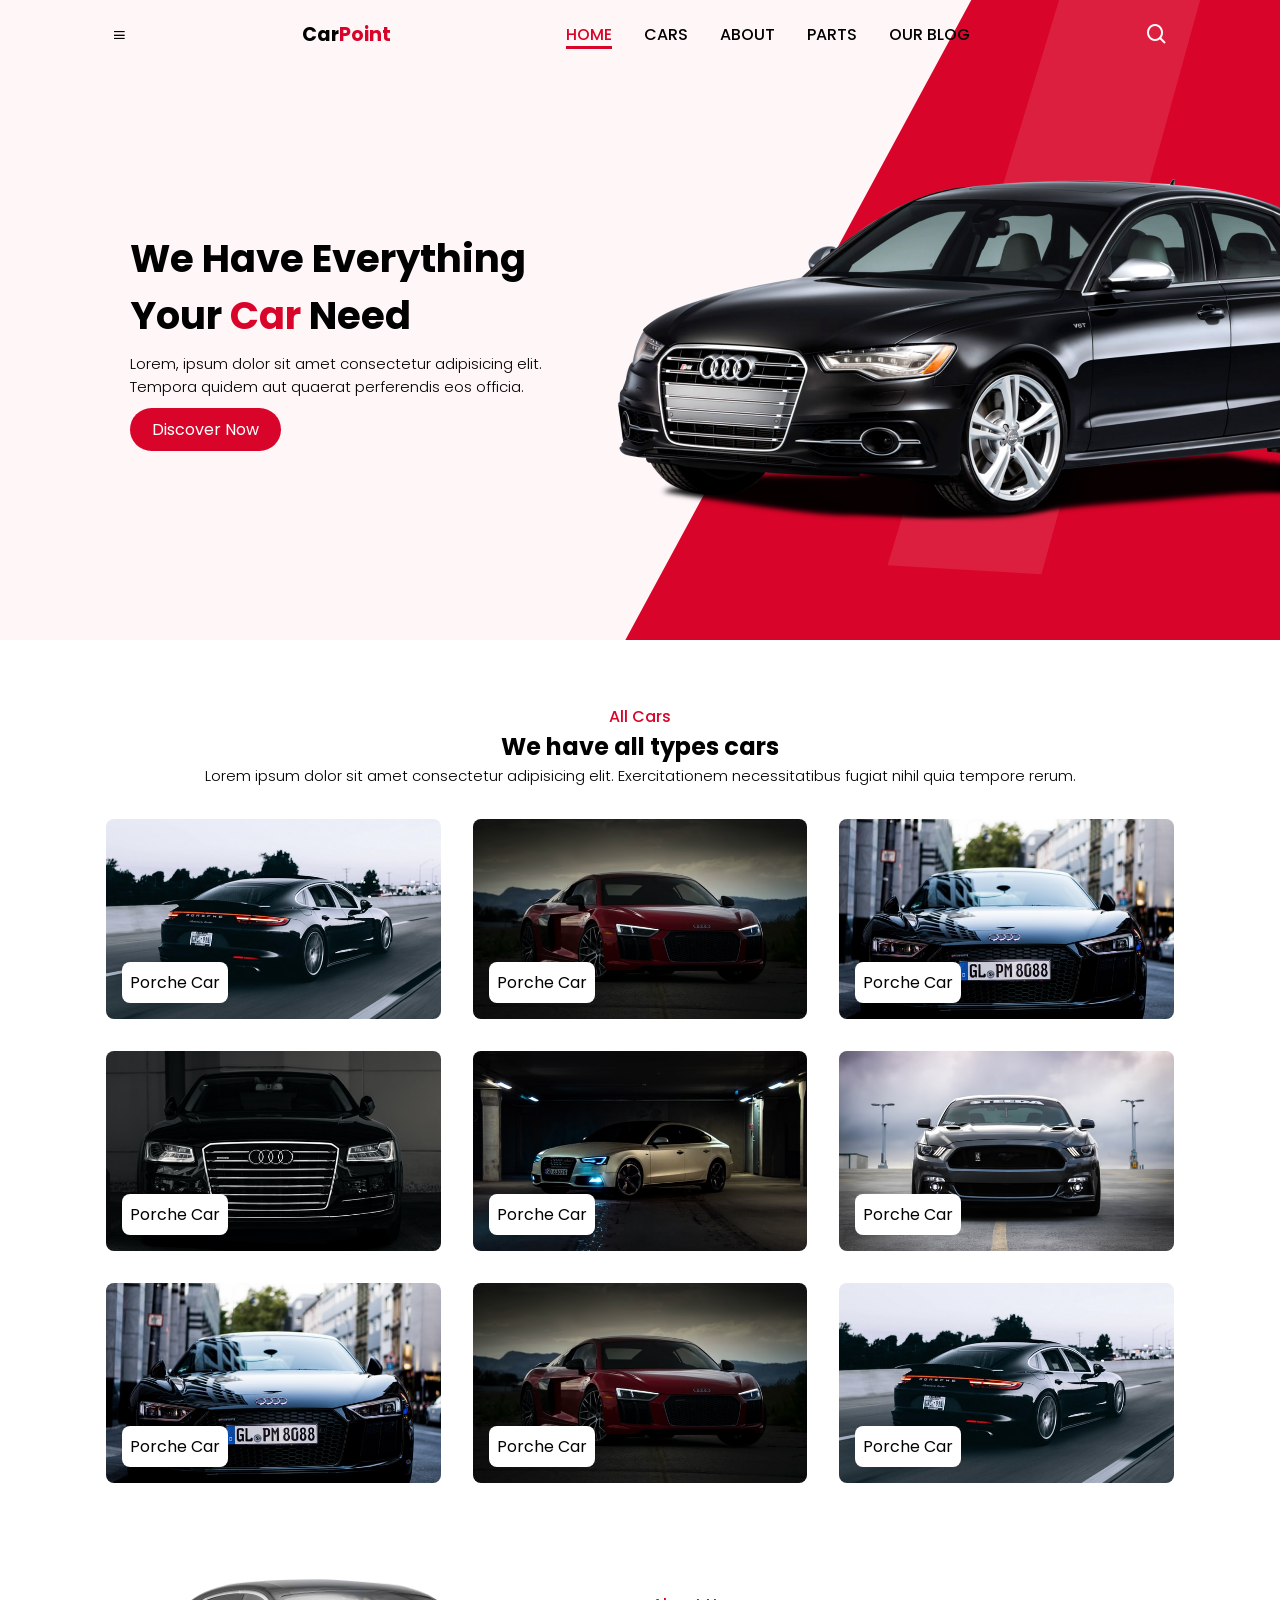
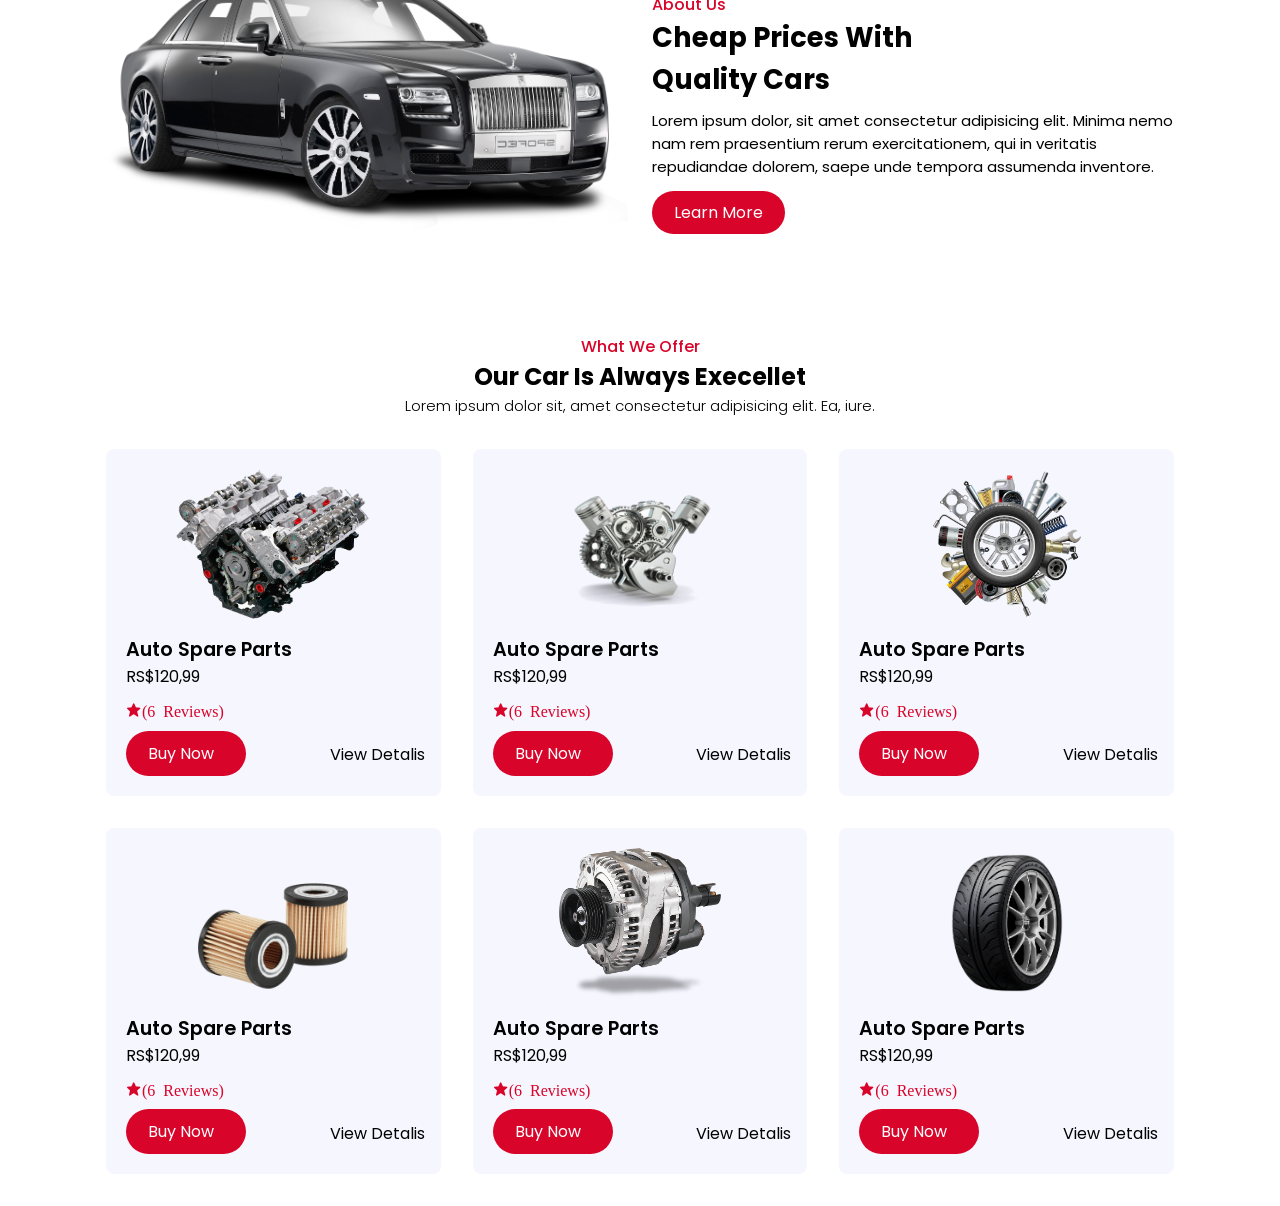
==== index.html @ 1feb11ba "edit" ====
<!DOCTYPE html>
<html lang="pt-br">
  <head>
    <meta charset="UTF-8" />
    <meta http-equiv="X-UA-Compatible" content="IE=edge" />
    <meta name="viewport" content="width=device-width, initial-scale=1.0" />
    <title>Car</title>
    <!-- link do arquivo css -->
    <link rel="stylesheet" href="/css/style.css" />
    <!-- link box Icon -->
    <link
      href="https://unpkg.com/boxicons@2.1.4/css/boxicons.min.css"
      rel="stylesheet"
    />
  </head>
  <body>
    <!-- navbar -->
    <header>
      <!-- Navbar container -->
      <div class="nav container">
        <!-- menu Icon -->
        <i class="bx bx-menu" id="meu-icon"></i>
        <!-- menu logo -->
        <a href="#" class="logo">Car<span>Point</span></a>
        <!-- Nav List -->
        <ul class="navbar">
          <li><a href="#home" class="active">Home</a></li>
          <li><a href="#cars">Cars</a></li>
          <li><a href="#about">About</a></li>
          <li><a href="#parts">Parts</a></li>
          <li><a href="#blog">Our Blog</a></li>
        </ul>
        <!-- Search Icon -->
        <i class="bx bx-search" id="search-icon"></i>
        <!-- Search Box -->
        <div class="search-box container">
          <input type="search" placeholder="Pesquise" name="" id="" />
        </div>
      </div>
    </header>
    <!-- home -->
    <section class="home" id="home">
      <div class="home-text">
        <h1>
          We Have Everything <br />
          Your <span>Car</span> Need
        </h1>
        <p>
          Lorem, ipsum dolor sit amet consectetur adipisicing elit.
          <br />Tempora quidem aut quaerat perferendis eos officia.
        </p>
        <!-- home button -->
        <a href="#" class="btn">Discover Now</a>
      </div>
    </section>

    <!-- Car Section-->
    <section class="cars" id="cars">
      <div class="heading">
        <span>All Cars</span>
        <h2>We have all types cars</h2>
        <p>
          Lorem ipsum dolor sit amet consectetur adipisicing elit.
          Exercitationem necessitatibus fugiat nihil quia tempore rerum.
        </p>
      </div>
      <!-- car container -->
      <div class="cars-container container">
        <!-- CAR 1 -->
        <div class="box">
          <img src="assets/car1.jpg" alt="carros" />
          <h2>Porche Car</h2>
        </div>
        <!-- CAR 2 -->
        <div class="box">
          <img src="assets/car2.jpg" alt="carros" />
          <h2>Porche Car</h2>
        </div>
        <!-- CAR  3 -->
        <div class="box">
          <img src="assets/car3.jpg" alt="carros" />
          <h2>Porche Car</h2>
        </div>
        <!-- CAR  4-->
        <div class="box">
          <img src="assets/car4.jpg" alt="carros" />
          <h2>Porche Car</h2>
        </div>
        <!-- CAR 5 -->
        <div class="box">
          <img src="assets/car5.jpg" alt="carros" />
          <h2>Porche Car</h2>
        </div>
        <!-- CAR 6 -->
        <div class="box">
          <img src="assets/car6.jpg" alt="carros" />
          <h2>Porche Car</h2>
        </div>

        <!-- CAR 7 -->
        <div class="box">
          <img src="assets/car3.jpg" alt="carros" />
          <h2>Porche Car</h2>
        </div>
        <!-- CAR 8 -->
        <div class="box">
          <img src="assets/car2.jpg" alt="carros" />
          <h2>Porche Car</h2>
        </div>
        <!-- CAR 9 -->
        <div class="box">
          <img src="assets/car1.jpg" alt="carros" />
          <h2>Porche Car</h2>
        </div>
      </div>
    </section>

    <!-- About -->
    <section class="about container" id="about">
      <div class="about-img">
        <img src="assets/about.png" alt="" />
      </div>

      <div class="about-text">
        <span>About Us</span>
        <h2>
          Cheap Prices With <br />
          Quality Cars
        </h2>
        <p>
          Lorem ipsum dolor, sit amet consectetur adipisicing elit. Minima nemo
          nam rem praesentium rerum exercitationem, qui in veritatis repudiandae
          dolorem, saepe unde tempora assumenda inventore.
        </p>
        <!-- About Button-->
        <a href="#" class="btn">Learn More</a>
      </div>
    </section>
    <!-- parte Section -->
    <section class="parts" id="parts">
      <div class="heading">
        <span>What We Offer</span>
        <h2>Our Car Is Always Execellet</h2>
        <p>
          Lorem ipsum dolor sit, amet consectetur adipisicing elit. Ea, iure.
        </p>
      </div>

      <!-- parte Container -->
      <div class="parts-container container">
        <!-- ---------Box 1  ------------->
        <div class="box">
          <img src="assets/part1.png" alt="" />
          <h3>Auto Spare Parts</h3>
          <span>RS$120,99</span>
          <i class="bx bxs-star">(6 Reviews)</i>
          <a href="#" class="btn">Buy Now</a>
          <a href="./pages/autoSpare.html" class="details">View Detalis</a>
        </div>

        <!-- ---------Box  2 ------------->
        <div class="box">
          <img src="assets/part2.png" alt="" />
          <h3>Auto Spare Parts</h3>
          <span>RS$120,99</span>
          <i class="bx bxs-star">(6 Reviews)</i>
          <a href="#" class="btn">Buy Now</a>
          <a href="#" class="details">View Detalis</a>
        </div>

        <!-- ---------Box 3  ------------->
        <div class="box">
          <img src="assets/part3.png" alt="" />
          <h3>Auto Spare Parts</h3>
          <span>RS$120,99</span>
          <i class="bx bxs-star">(6 Reviews)</i>
          <a href="#" class="btn">Buy Now</a>
          <a href="#" class="details">View Detalis</a>
        </div>
        <!-- ---------Box 4  ------------->
        <div class="box">
          <img src="assets/part4.png" alt="" />
          <h3>Auto Spare Parts</h3>
          <span>RS$120,99</span>
          <i class="bx bxs-star">(6 Reviews)</i>
          <a href="#" class="btn">Buy Now</a>
          <a href="#" class="details">View Detalis</a>
        </div>
        <!-- ---------Box 5  ------------->
        <div class="box">
          <img src="assets/part5.png" alt="" />
          <h3>Auto Spare Parts</h3>
          <span>RS$120,99</span>
          <i class="bx bxs-star">(6 Reviews)</i>
          <a href="#" class="btn">Buy Now</a>
          <a href="#" class="details">View Detalis</a>
        </div>

        <!-- ---------Box 6  ------------->
        <div class="box">
          <img src="assets/part6.png" alt="" />
          <h3>Auto Spare Parts</h3>
          <span>RS$120,99</span>
          <i class="bx bxs-star">(6 Reviews)</i>
          <a href="#" class="btn">Buy Now</a>
          <a href="#" class="details">View Detalis</a>
        </div>
      </div>
    </section>
    <script src="/js/main.js"></script>
  </body>
</html>
---- css/style.css ----
@import url("https://fonts.googleapis.com/css2?family=Poppins:wght@400;500;700&display=swap");

* {
  font-family: "Poppins", sans-serif;
  margin: 0;
  padding: 0;
  scroll-padding-top: 1rem;
  scroll-behavior: smooth;
  list-style: none;
  text-decoration: none;
  box-sizing: border-box;
}

/* variaveis */

:root {
  --main-color: #d90429;
  --text-color: #020102;
  --bg-color: #fff;
}
section {
  padding: 4rem 0 2rem;
}
img {
  width: 100%;
}

body {
  color: var(--text-color);
}
.container {
  max-width: 1068px;
  margin-left: auto;
  margin-right: auto;
}
header {
  display: block;
  width: 100%;
  position: fixed;
  top: 0;
  left: 0;
  z-index: 100;
}

/* nav */

.nav {
  display: flex;
  align-items: center;
  justify-content: space-between;
  padding: 20px 5px;
}
#menu-icon {
  font-size: 24px;
  cursor: pointer;
  color: var(--text-color);
  display: none;
}
.logo {
  font-size: 1.2rem;
  font-weight: 700;
  color: var(--text-color);
}
.logo span {
  color: var(--main-color);
}
.navbar {
  display: flex;
  column-gap: 2rem;
}
.navbar a {
  color: var(--text-color);
  font-size: 1rem;
  text-transform: uppercase;
  font-weight: 500;
}
.navbar a:hover,
.navbar .active {
  color: var(--main-color);
  border-bottom: 3px solid var(--main-color);
}
#search-icon {
  font-size: 24px;
  cursor: pointer;
  color: var(--bg-color);
}
.search-box {
  position: absolute;
  top: 110%;
  right: 0;
  left: 0;
  background: var(--bg-color);
  box-shadow: 4px 4px 20px rgb(15 54 55 / 10%);
  border: 1px solid var(--main-color);
  border-radius: 0.5rem;
  clip-path: circle(0% at 100% 0%);
}
.search-box.active {
  clip-path: circle(144% at 100% 0%);
}
.search-box input {
  width: 100%;
  padding: 20px;
  border: none;
  outline: none;
  background: transparent;
  font-size: 1rem;
}

/* home */

.home {
  max-width: 1300px;
  margin: 0 auto;
  width: 100%;
  min-height: 640px;
  display: flex;
  align-items: center;
  background: url(/assets/Background-home.png);
  background-repeat: no-repeat;
  background-size: cover;
  background-position: center left;
}
.home-text {
  padding-left: 130px;
}
.home-text h1 {
  font-size: 2.4rem;
}
.home-text span {
  color: var(--main-color);
}
.home-text p {
  font-size: 0.938rem;
  font-weight: 300;
  margin: 0.5rem 0 1.2rem;
}
.btn {
  padding: 10px 22px;
  background: var(--main-color);
  color: var(--bg-color);
  font-weight: 400;
  border-radius: 25px;
}
.btn:hover {
  background: #fd052f;
}

/* section cars*/

.heading {
  text-align: center;
}
.heading span {
  font-weight: 500;
  color: var(--main-color);
}
.heading p {
  font-size: 0.938rem;
  font-weight: 300;
}
.cars-container {
  display: flex;
  flex-wrap: wrap;
  gap: 2rem;
  margin-top: 2rem;
}
.cars-container .box {
  flex: 1 1 17rem;
  position: relative;
  height: 200px;
  border-radius: 0.5rem;
  overflow: hidden;
}
.cars-container .box img {
  width: 100%;
  height: 100%;
  object-fit: cover;
  overflow: hidden;
}
.cars-container .box img:hover {
  transform: scale(1.1);
  transition: 0.5s;
}
.cars-container .box h2 {
  position: absolute;
  bottom: 1rem;
  left: 1rem;
  font-weight: 400;
  font-size: 1rem;
  background: var(--bg-color);
  padding: 8px;
  border-radius: 0.5rem;
  cursor: pointer;
}
.cars-container .box:hover h2 {
  background: var(--main-color);
  color: var(--bg-color);
}

/* about */
.about {
  display: flex;
  flex-wrap: wrap;
  align-items: center;
  gap: 1.5rem;
}
.about-img {
  flex: 1 1 21rem;
}
.about-text {
  flex: 1 1 21rem;
}
.about-text span {
  font-weight: 500;
  color: var(--main-color);
}
.about-text h2 {
  font-size: 1.7rem;
}
.about-text p {
  font-size: 0.938rem;
  margin: 0.5rem 0 1.4rem;
}
/* 
parts container */

.parts-container {
  display: flex;
  flex-wrap: wrap;
  gap: 2rem;
  margin-top: 2rem;
}
.parts-container .box {
  flex: 1 1 17rem;
  position: relative;
  padding: 20px;
  display: flex;
  flex-direction: column;
  background: #f6f6ff;
  border-radius: 0.5rem;
}
.parts-container .box img {
  width: 100%;
  height: 150px;
  object-fit: contain;
  object-position: center;
  margin-bottom: 1rem;
}
.parts-container .box h3 {
  font-size: 1.2rem;
  font-weight: 600;
}

.parts-container .span {
  font-size: 1.2rem;
  font-weight: 600;
  color: var(--main-color);
}
.parts-container .box .bx {
  color: var(--main-color);
  margin: 0.8rem 0;
}
.parts-container .box .btn {
  max-width: 120px;
}
.parts-container .box .details {
  display: flex;
  align-items: center;
  position: absolute;
  bottom: 1.8rem;
  right: 1rem;
  font-size: 1rem;
  color: var(--text-color);
}

.parts-container .box .details:hover {
  color: var(--main-color);
  text-decoration: underline;
}
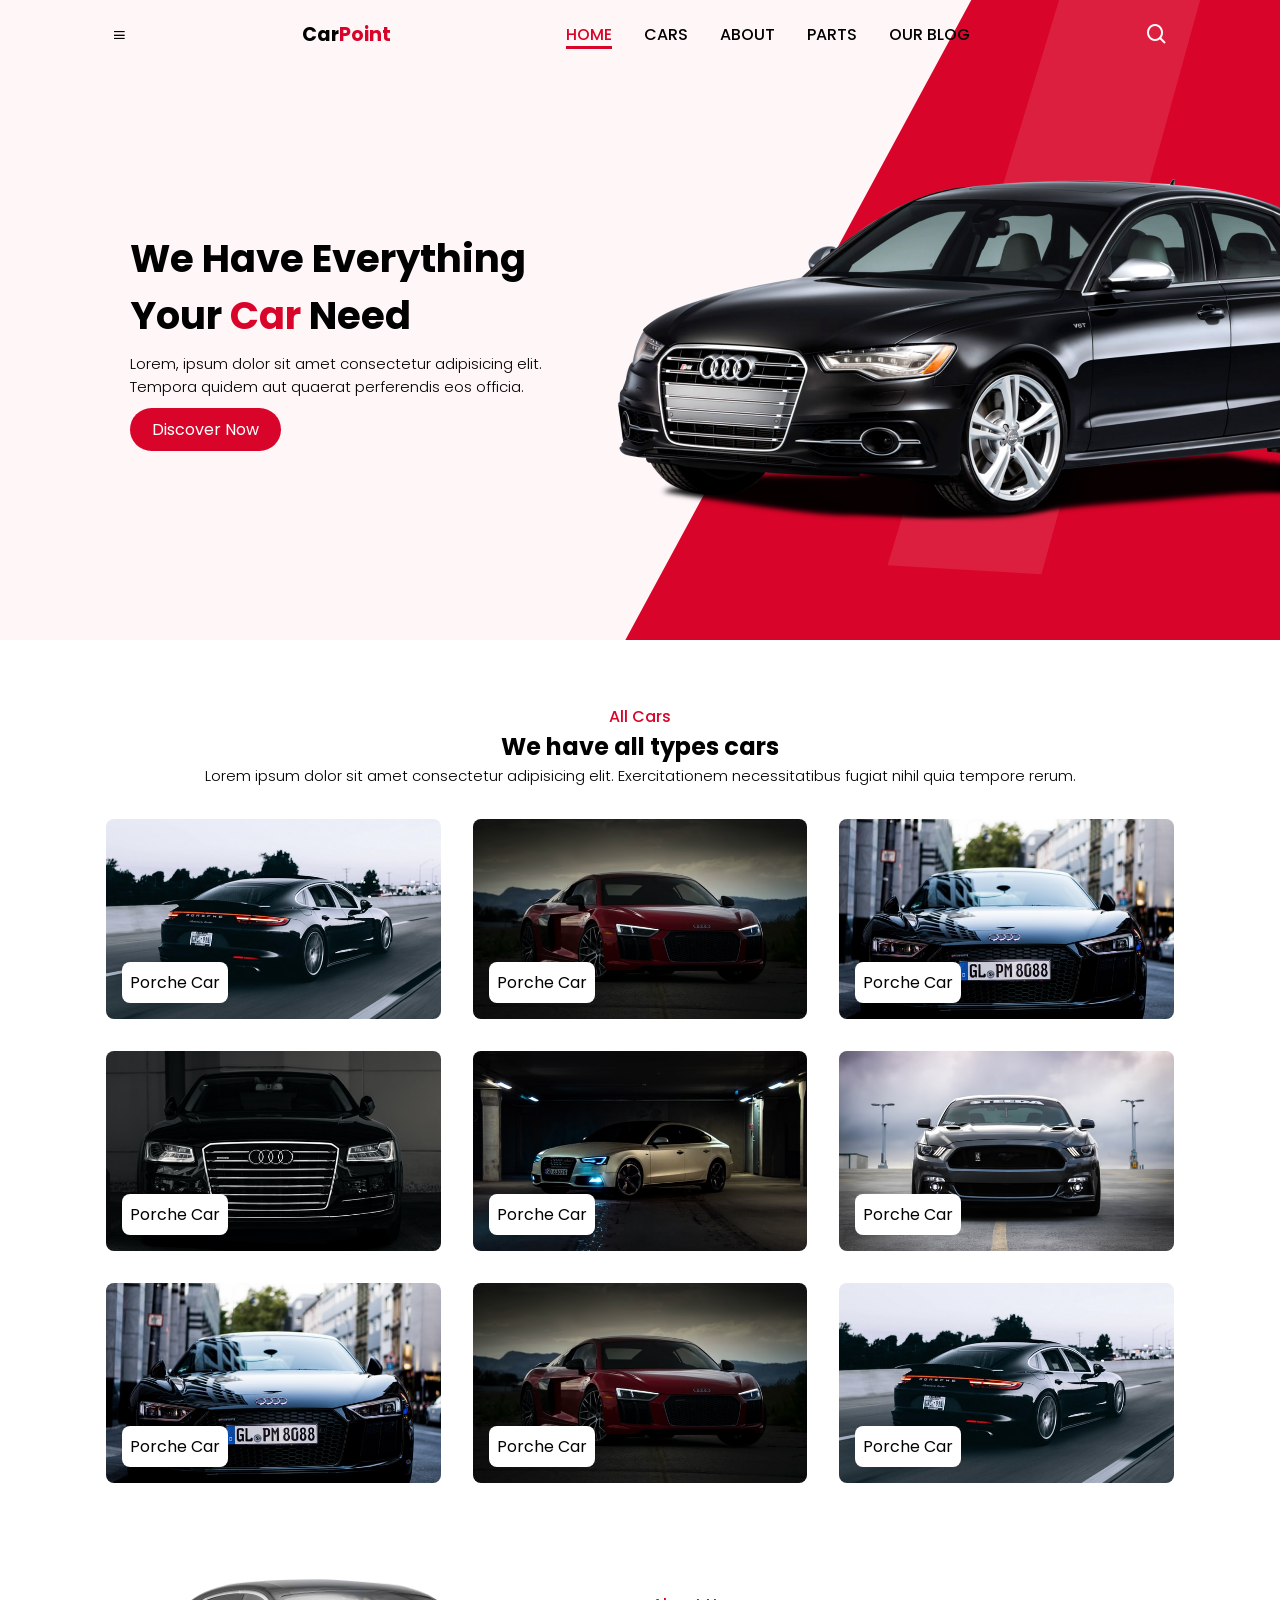
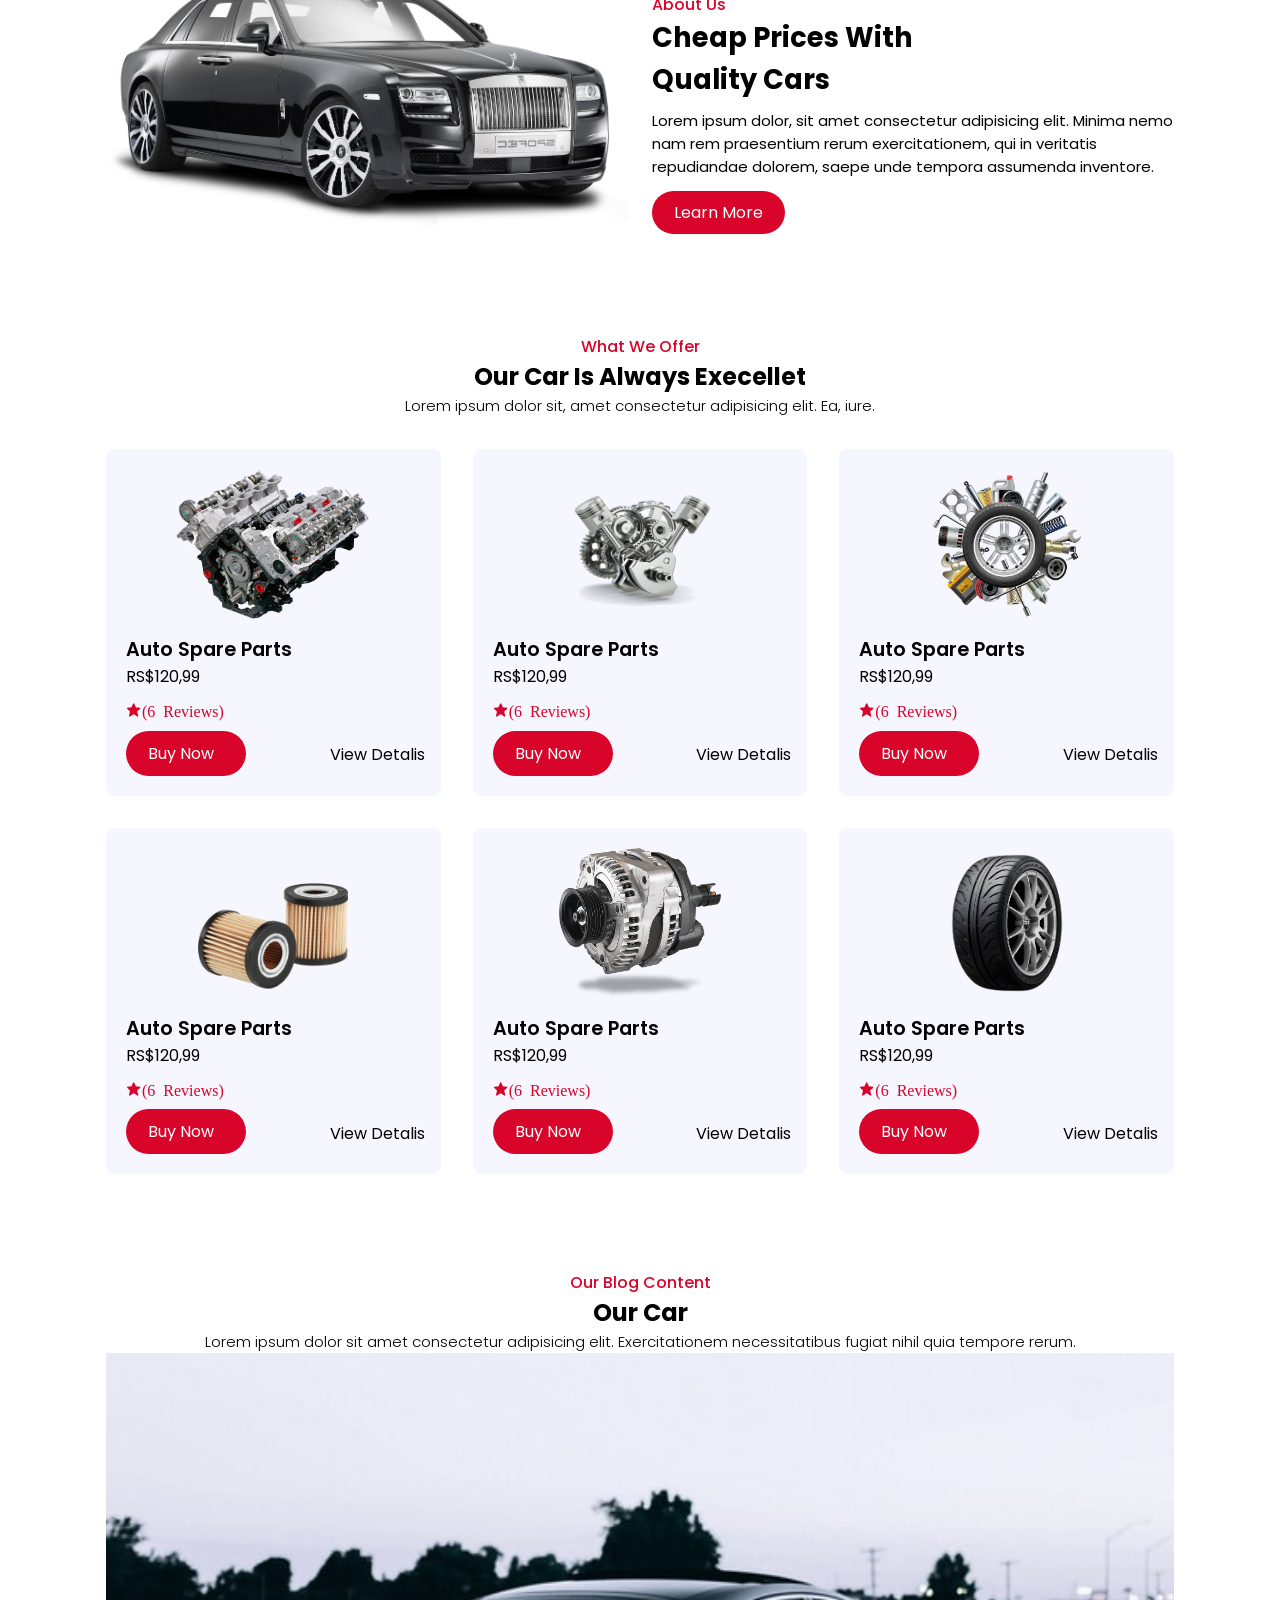
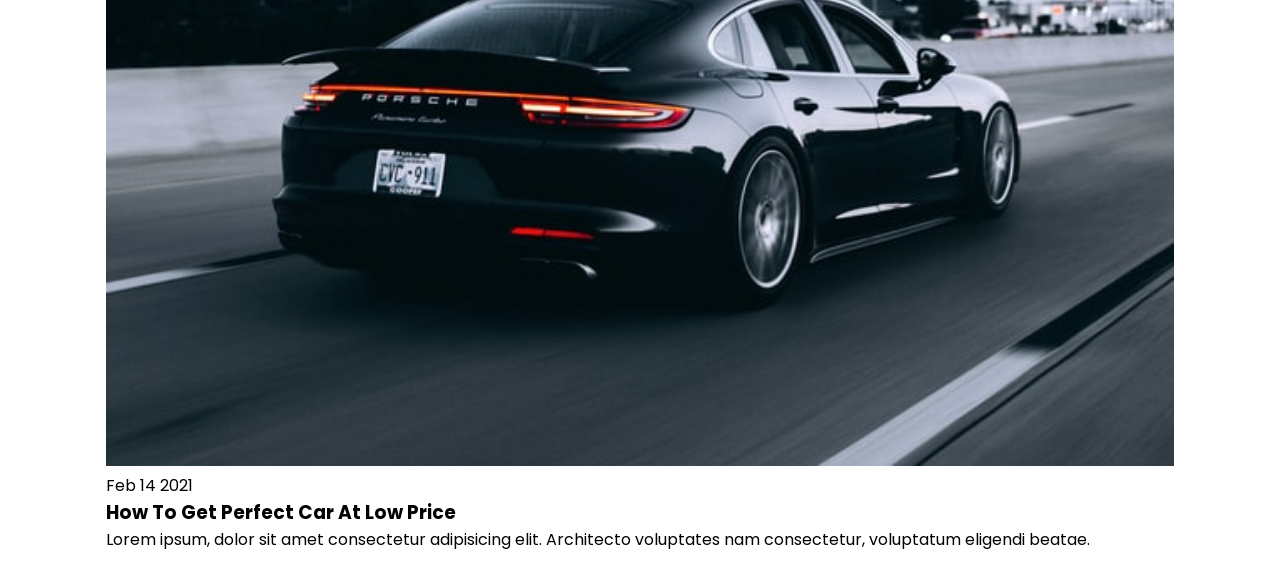
==== commit 50d39f75: "atualização" ====
--- a/index.html
+++ b/index.html
@@ -6,7 +6,7 @@
     <meta name="viewport" content="width=device-width, initial-scale=1.0" />
     <title>Car</title>
     <!-- link do arquivo css -->
-    <link rel="stylesheet" href="/css/style.css" />
+    <link rel="stylesheet" href="./css/style.css" />
     <!-- link box Icon -->
     <link
       href="https://unpkg.com/boxicons@2.1.4/css/boxicons.min.css"
@@ -68,48 +68,48 @@
       <div class="cars-container container">
         <!-- CAR 1 -->
         <div class="box">
-          <img src="assets/car1.jpg" alt="carros" />
+          <img src="./assets/car1.jpg" alt="carros" />
           <h2>Porche Car</h2>
         </div>
         <!-- CAR 2 -->
         <div class="box">
-          <img src="assets/car2.jpg" alt="carros" />
+          <img src="./assets/car2.jpg" alt="carros" />
           <h2>Porche Car</h2>
         </div>
         <!-- CAR  3 -->
         <div class="box">
-          <img src="assets/car3.jpg" alt="carros" />
+          <img src="./assets/car3.jpg" alt="carros" />
           <h2>Porche Car</h2>
         </div>
         <!-- CAR  4-->
         <div class="box">
-          <img src="assets/car4.jpg" alt="carros" />
+          <img src="./assets/car4.jpg" alt="carros" />
           <h2>Porche Car</h2>
         </div>
         <!-- CAR 5 -->
         <div class="box">
-          <img src="assets/car5.jpg" alt="carros" />
+          <img src="./assets/car5.jpg" alt="carros" />
           <h2>Porche Car</h2>
         </div>
         <!-- CAR 6 -->
         <div class="box">
-          <img src="assets/car6.jpg" alt="carros" />
+          <img src="./assets/car6.jpg" alt="carros" />
           <h2>Porche Car</h2>
         </div>
 
         <!-- CAR 7 -->
         <div class="box">
-          <img src="assets/car3.jpg" alt="carros" />
+          <img src="./assets/car3.jpg" alt="carros" />
           <h2>Porche Car</h2>
         </div>
         <!-- CAR 8 -->
         <div class="box">
-          <img src="assets/car2.jpg" alt="carros" />
+          <img src="./assets/car2.jpg" alt="carros" />
           <h2>Porche Car</h2>
         </div>
         <!-- CAR 9 -->
         <div class="box">
-          <img src="assets/car1.jpg" alt="carros" />
+          <img src="./assets/car1.jpg" alt="carros" />
           <h2>Porche Car</h2>
         </div>
       </div>
@@ -118,7 +118,7 @@
     <!-- About -->
     <section class="about container" id="about">
       <div class="about-img">
-        <img src="assets/about.png" alt="" />
+        <img src="./assets/about.png" alt="" />
       </div>
 
       <div class="about-text">
@@ -150,60 +150,84 @@
       <div class="parts-container container">
         <!-- ---------Box 1  ------------->
         <div class="box">
-          <img src="assets/part1.png" alt="" />
-          <h3>Auto Spare Parts</h3>
-          <span>RS$120,99</span>
-          <i class="bx bxs-star">(6 Reviews)</i>
-          <a href="#" class="btn">Buy Now</a>
-          <a href="./pages/autoSpare.html" class="details">View Detalis</a>
+          <img src="./assets/part1.png" alt="" />
+          <h3>Auto Spare Parts</h3>
+          <span>RS$120,99</span>
+          <i class="bx bxs-star">(6 Reviews)</i>
+          <a href="#" class="btn">Buy Now</a>
+          <a href="./pages/autoSpare1.html" class="details">View Detalis</a>
         </div>
 
         <!-- ---------Box  2 ------------->
         <div class="box">
-          <img src="assets/part2.png" alt="" />
-          <h3>Auto Spare Parts</h3>
-          <span>RS$120,99</span>
-          <i class="bx bxs-star">(6 Reviews)</i>
-          <a href="#" class="btn">Buy Now</a>
-          <a href="#" class="details">View Detalis</a>
+          <img src="./assets/part2.png" alt="" />
+          <h3>Auto Spare Parts</h3>
+          <span>RS$120,99</span>
+          <i class="bx bxs-star">(6 Reviews)</i>
+          <a href="#" class="btn">Buy Now</a>
+          <a href="./pages/autoSpare2.html" class="details">View Detalis</a>
         </div>
 
         <!-- ---------Box 3  ------------->
         <div class="box">
-          <img src="assets/part3.png" alt="" />
-          <h3>Auto Spare Parts</h3>
-          <span>RS$120,99</span>
-          <i class="bx bxs-star">(6 Reviews)</i>
-          <a href="#" class="btn">Buy Now</a>
-          <a href="#" class="details">View Detalis</a>
+          <img src="./assets/part3.png" alt="" />
+          <h3>Auto Spare Parts</h3>
+          <span>RS$120,99</span>
+          <i class="bx bxs-star">(6 Reviews)</i>
+          <a href="#" class="btn">Buy Now</a>
+          <a href="./pages/autoSpare3.html" class="details">View Detalis</a>
         </div>
         <!-- ---------Box 4  ------------->
         <div class="box">
-          <img src="assets/part4.png" alt="" />
-          <h3>Auto Spare Parts</h3>
-          <span>RS$120,99</span>
-          <i class="bx bxs-star">(6 Reviews)</i>
-          <a href="#" class="btn">Buy Now</a>
-          <a href="#" class="details">View Detalis</a>
+          <img src="./assets/part4.png" alt="" />
+          <h3>Auto Spare Parts</h3>
+          <span>RS$120,99</span>
+          <i class="bx bxs-star">(6 Reviews)</i>
+          <a href="#" class="btn">Buy Now</a>
+          <a href="./pages/autoSpare4.html" class="details">View Detalis</a>
         </div>
         <!-- ---------Box 5  ------------->
         <div class="box">
-          <img src="assets/part5.png" alt="" />
-          <h3>Auto Spare Parts</h3>
-          <span>RS$120,99</span>
-          <i class="bx bxs-star">(6 Reviews)</i>
-          <a href="#" class="btn">Buy Now</a>
-          <a href="#" class="details">View Detalis</a>
+          <img src="./assets/part5.png" alt="" />
+          <h3>Auto Spare Parts</h3>
+          <span>RS$120,99</span>
+          <i class="bx bxs-star">(6 Reviews)</i>
+          <a href="#" class="btn">Buy Now</a>
+          <a href="./pages/autoSpare5.html" class="details">View Detalis</a>
         </div>
 
         <!-- ---------Box 6  ------------->
         <div class="box">
-          <img src="assets/part6.png" alt="" />
-          <h3>Auto Spare Parts</h3>
-          <span>RS$120,99</span>
-          <i class="bx bxs-star">(6 Reviews)</i>
-          <a href="#" class="btn">Buy Now</a>
-          <a href="#" class="details">View Detalis</a>
+          <img src="./assets/part6.png" alt="" />
+          <h3>Auto Spare Parts</h3>
+          <span>RS$120,99</span>
+          <i class="bx bxs-star">(6 Reviews)</i>
+          <a href="#" class="btn">Buy Now</a>
+          <a href="./pages/autoSpare6.html" class="details">View Detalis</a>
+        </div>
+      </div>
+    </section>
+    <!-- --------- Blog Container  ------------->
+    <section class="blog" id="blog">
+      <div class="heading">
+        <span>Our Blog Content</span>
+        <h2>Our Car</h2>
+        <p>
+          Lorem ipsum dolor sit amet consectetur adipisicing elit.
+          Exercitationem necessitatibus fugiat nihil quia tempore rerum.
+        </p>
+      </div>
+      <!-- --------- Blog Container  ------------->
+      <div class="blog-container container">
+        <!-- --------- Blog 1  ------------->
+        <div class="box">
+          <img src="./assets/car1.jpg" alt="" />
+          <span>Feb 14 2021</span>
+          <h3>How To Get Perfect Car At Low Price</h3>
+          <p>
+            Lorem ipsum, dolor sit amet consectetur adipisicing elit. Architecto
+            voluptates nam consectetur, voluptatum eligendi beatae.
+          </p>
         </div>
       </div>
     </section>
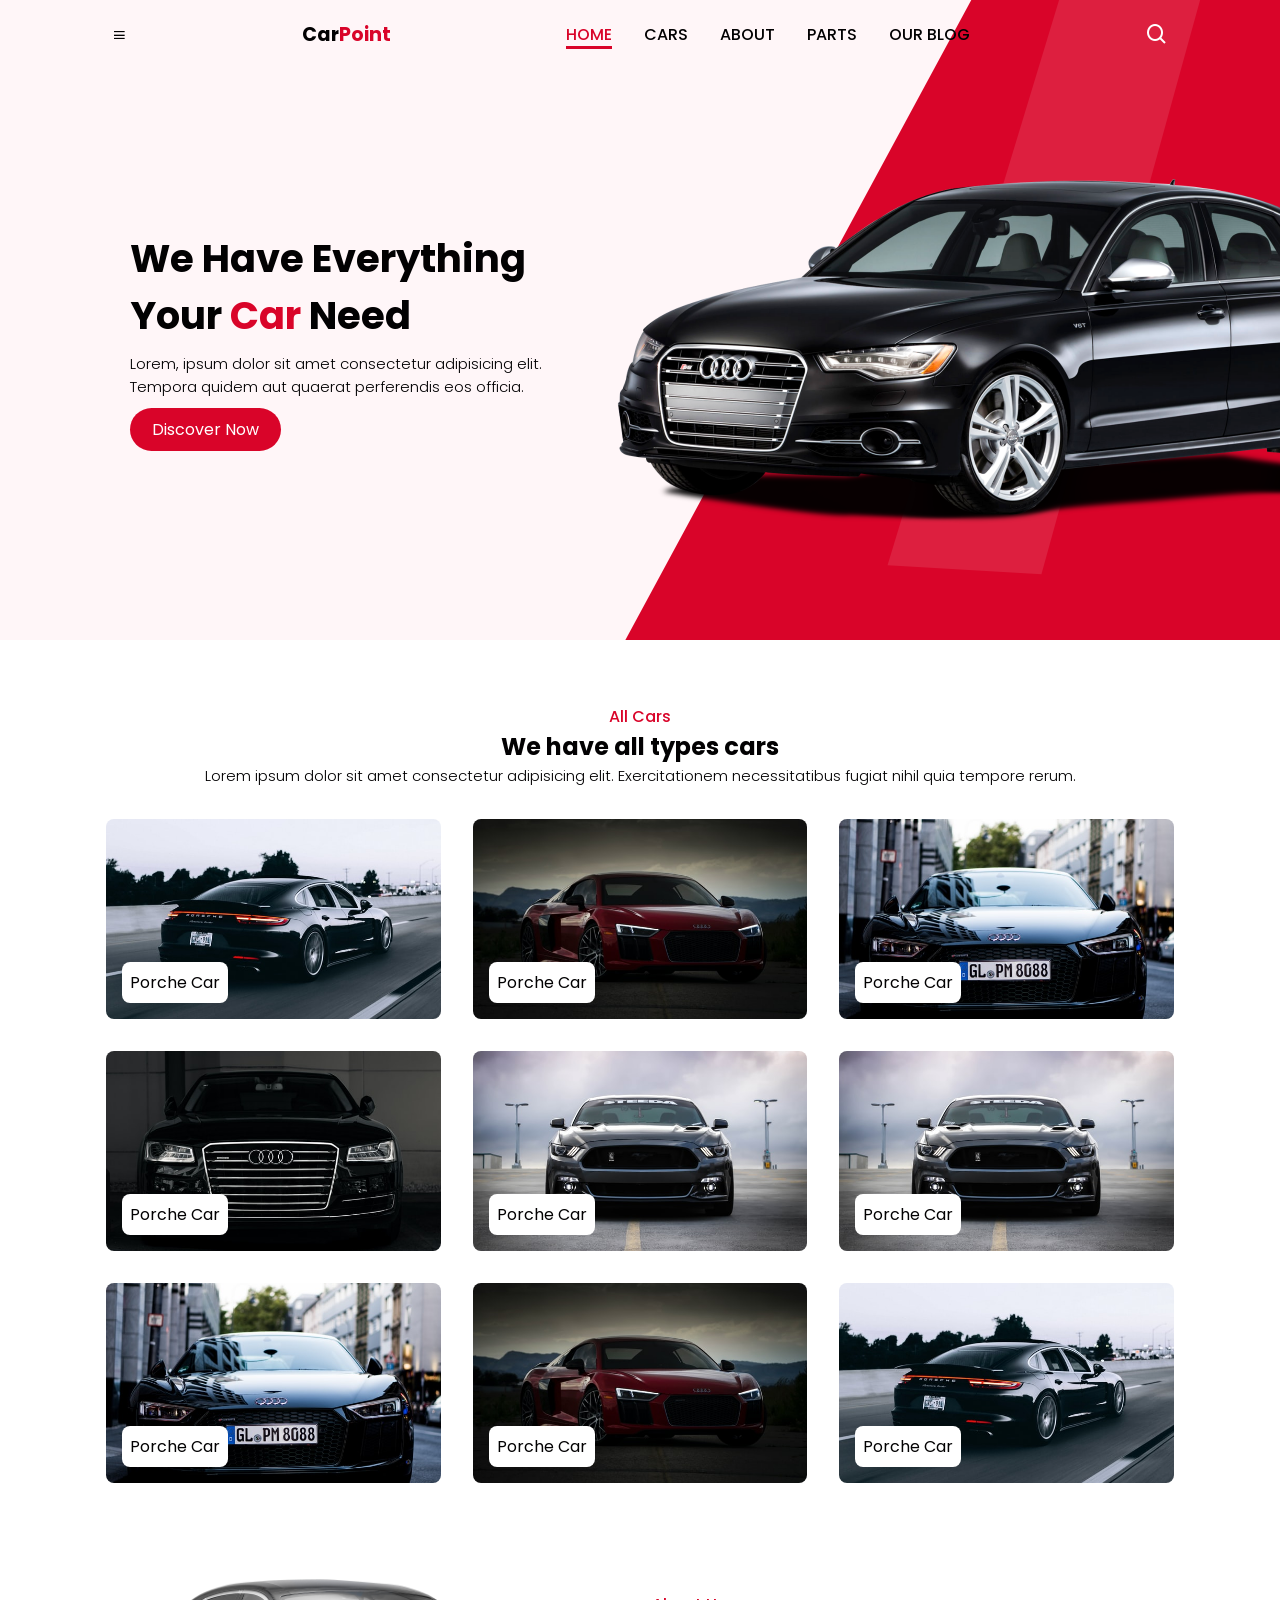
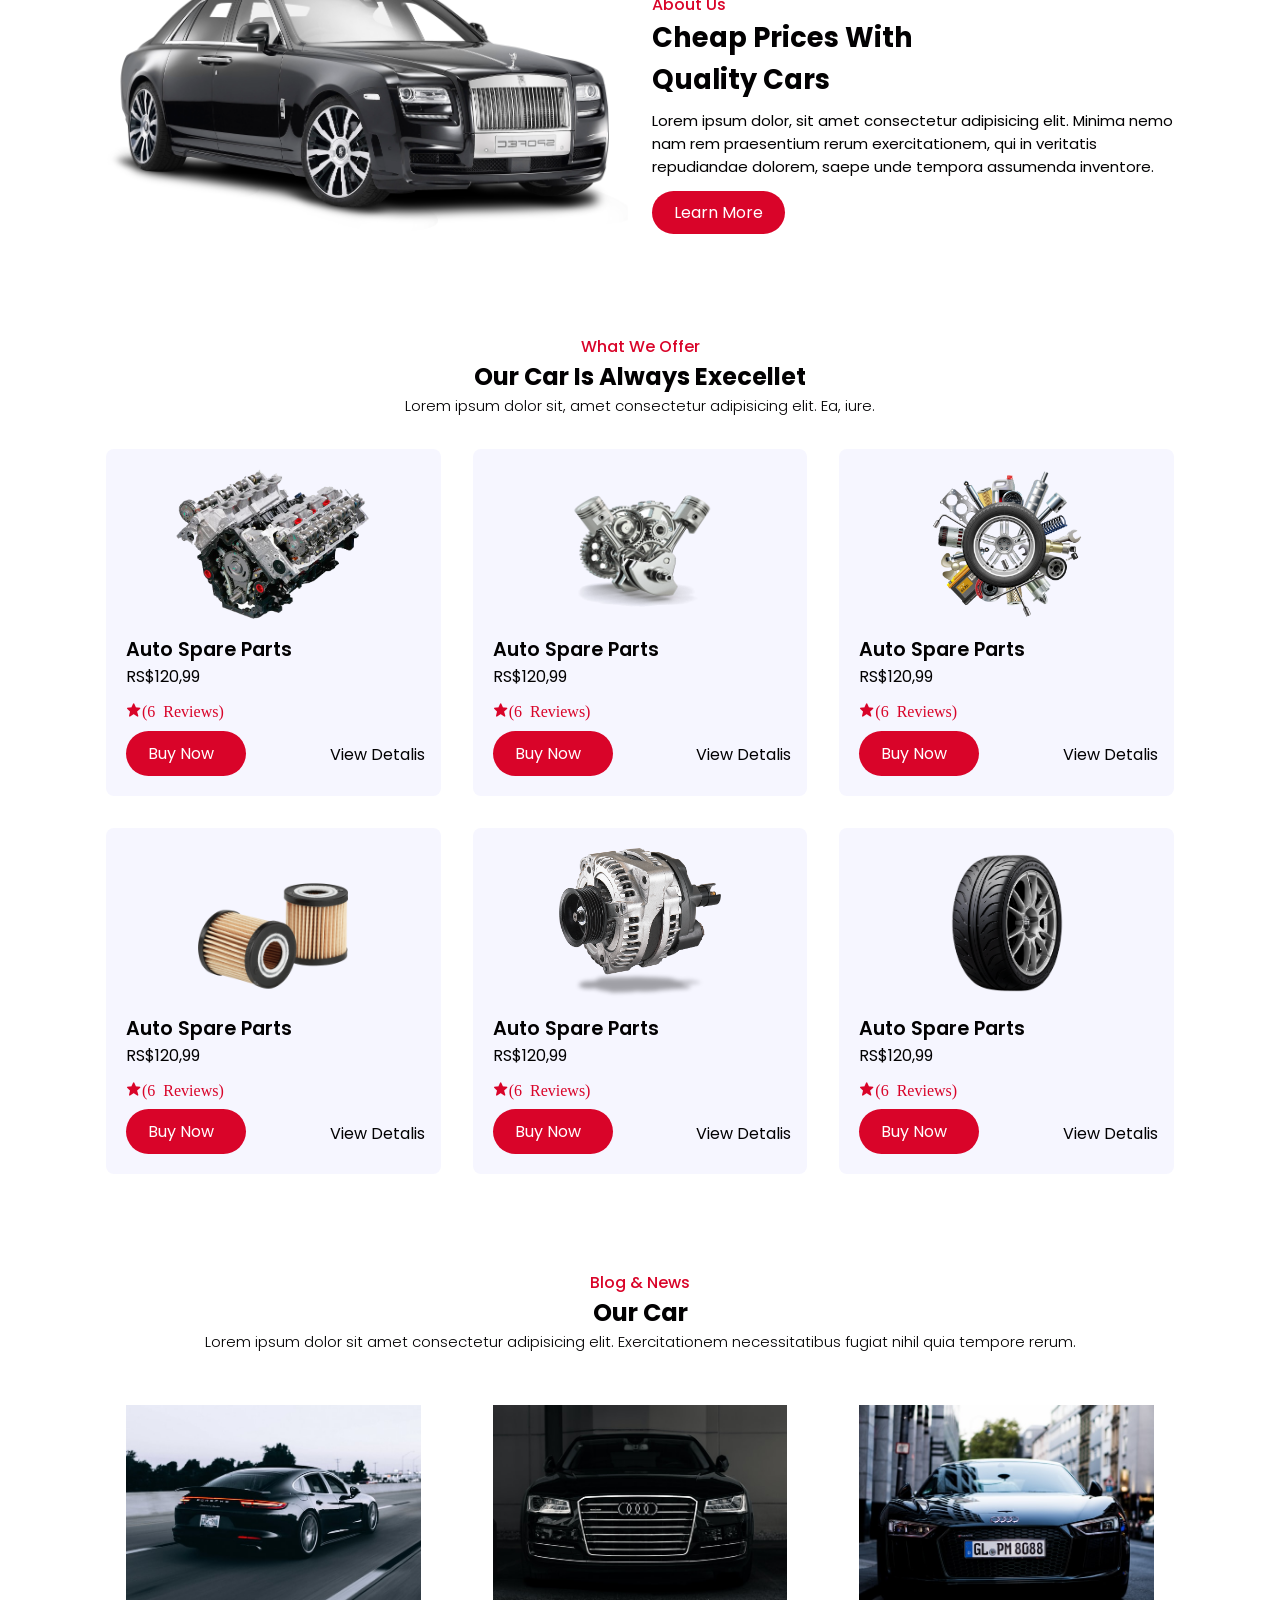
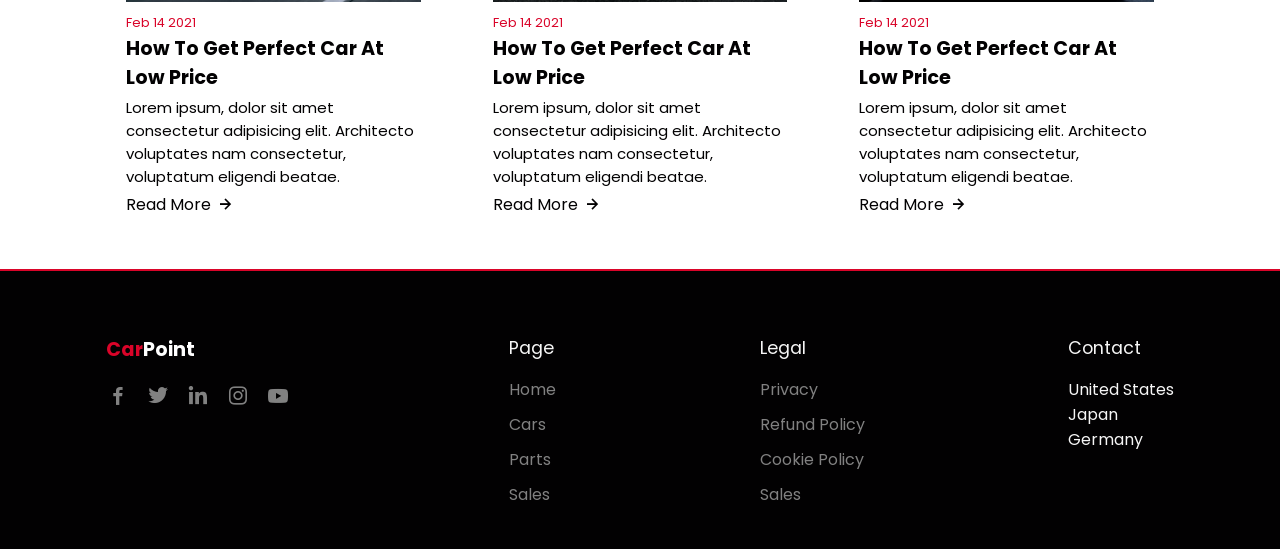
==== commit 7f9eafae: "atualizando-footer" ====
--- a/index.html
+++ b/index.html
@@ -88,7 +88,7 @@
         </div>
         <!-- CAR 5 -->
         <div class="box">
-          <img src="./assets/car5.jpg" alt="carros" />
+          <img src="./assets/car6.jpg" alt="carros" />
           <h2>Porche Car</h2>
         </div>
         <!-- CAR 6 -->
@@ -210,7 +210,7 @@
     <!-- --------- Blog Container  ------------->
     <section class="blog" id="blog">
       <div class="heading">
-        <span>Our Blog Content</span>
+        <span>Blog & News</span>
         <h2>Our Car</h2>
         <p>
           Lorem ipsum dolor sit amet consectetur adipisicing elit.
@@ -228,6 +228,72 @@
             Lorem ipsum, dolor sit amet consectetur adipisicing elit. Architecto
             voluptates nam consectetur, voluptatum eligendi beatae.
           </p>
+          <a href="#" class="blog-btn"
+            >Read More<i class="bx bx-right-arrow-alt"></i
+          ></a>
+        </div>
+        <!-- --------- Blog 2  ------------->
+        <div class="box">
+          <img src="./assets/car4.jpg" alt="" />
+          <span>Feb 14 2021</span>
+          <h3>How To Get Perfect Car At Low Price</h3>
+          <p>
+            Lorem ipsum, dolor sit amet consectetur adipisicing elit. Architecto
+            voluptates nam consectetur, voluptatum eligendi beatae.
+          </p>
+          <a href="#" class="blog-btn"
+            >Read More<i class="bx bx-right-arrow-alt"></i
+          ></a>
+        </div>
+
+        <!-- --------- Blog 3  ------------->
+        <div class="box">
+          <img src="./assets/car3.jpg" alt="" />
+          <span>Feb 14 2021</span>
+          <h3>How To Get Perfect Car At Low Price</h3>
+          <p>
+            Lorem ipsum, dolor sit amet consectetur adipisicing elit. Architecto
+            voluptates nam consectetur, voluptatum eligendi beatae.
+          </p>
+          <a href="#" class="blog-btn"
+            >Read More<i class="bx bx-right-arrow-alt"></i
+          ></a>
+        </div>
+      </div>
+    </section>
+    <!-- footer -->
+    <section class="footer">
+      <div class="footer-container container">
+        <div class="footer-box">
+          <a href="" class="logo"><span>Car</span>Point</a>
+          <div class="social">
+            <a href="#"><i class="bx bxl-facebook"></i></a>
+            <a href="#"><i class="bx bxl-twitter"></i></a>
+            <a href="#"><i class="bx bxl-linkedin"></i></a>
+            <a href="#"><i class="bx bxl-instagram"></i></a>
+            <a href="#"><i class="bx bxl-youtube"></i></a>
+          </div>
+        </div>
+        <div class="footer-box">
+          <h3>Page</h3>
+          <a href="#">Home</a>
+          <a href="#">Cars</a>
+          <a href="#">Parts</a>
+          <a href="#">Sales</a>
+        </div>
+        <div class="footer-box">
+          <h3>Legal</h3>
+          <a href="#">Privacy</a>
+          <a href="#">Refund Policy</a>
+          <a href="#">Cookie Policy</a>
+          <a href="#">Sales</a>
+        </div>
+
+        <div class="footer-box">
+          <h3>Contact</h3>
+          <p>United States</p>
+          <p>Japan</p>
+          <p>Germany</p>
         </div>
       </div>
     </section>
--- a/css/style.css
+++ b/css/style.css
@@ -278,3 +278,85 @@
   color: var(--main-color);
   text-decoration: underline;
 }
+/* Blog Container  */
+
+.blog-container {
+  display: flex;
+  flex-wrap: wrap;
+  gap: 2rem;
+  margin-top: 2rem;
+}
+.blog-container .box {
+  flex: 1 1 13rem;
+  padding: 20px;
+}
+.blog-container .box:hover {
+  background: #f6f6f6;
+}
+.blog-container .box span {
+  font-size: 0.8rem;
+  color: var(--main-color);
+}
+.blog-container h3 {
+  font-size: 1.2rem;
+}
+.blog-container .box p {
+  font-size: 0.938rem;
+  margin: 4px 0;
+}
+.blog-container .box .blog-btn {
+  display: flex;
+  align-items: center;
+  column-gap: 4px;
+  color: var(--text-color);
+}
+.blog-container .box .blog-btn .bx {
+  font-size: 20px;
+}
+
+.blog-container .box .blog-btn:hover {
+  color: var(--main-color);
+  column-gap: 0.7rem;
+  transition: 0.4s;
+}
+
+/* footer */
+.footer {
+  background: var(--text-color);
+  color: #f6f6f6;
+  border-top: 2px solid var(--main-color);
+}
+.footer-container {
+  display: flex;
+  justify-content: space-between;
+  gap: 1rem;
+}
+.footer-container .logo {
+  color: var(--bg-color);
+  margin-bottom: 1rem;
+}
+.footer-container .footer-box {
+  display: flex;
+  flex-direction: column;
+}
+.social {
+  display: flex;
+  align-items: center;
+}
+.social a {
+  font-size: 24px;
+  color: var(--bg-color);
+  margin-right: 1rem;
+}
+.social a:hover {
+  color: var(--main-color);
+}
+.footer-box h3 {
+  font-size: 1.1rem;
+  font-weight: 400;
+  margin-bottom: 1rem;
+}
+.footer-box a {
+  color: #818181;
+  margin-bottom: 10px
+}
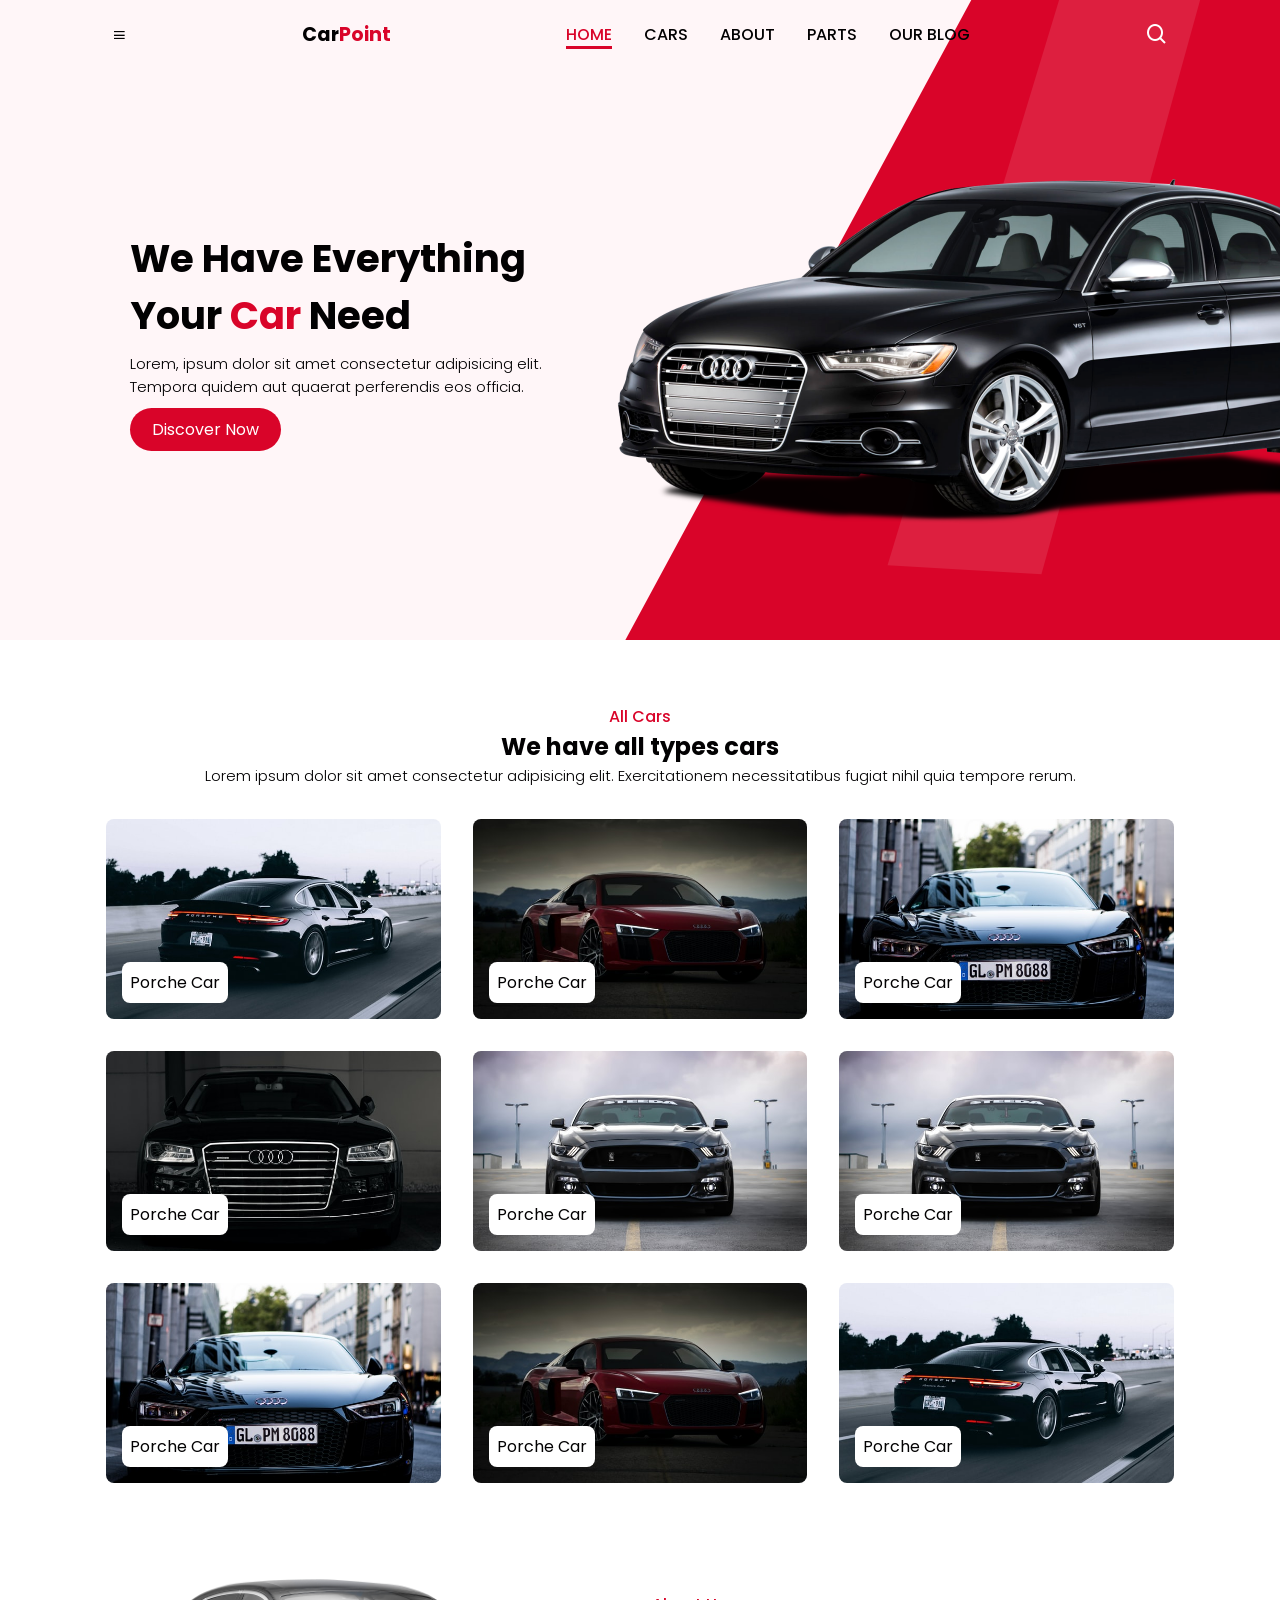
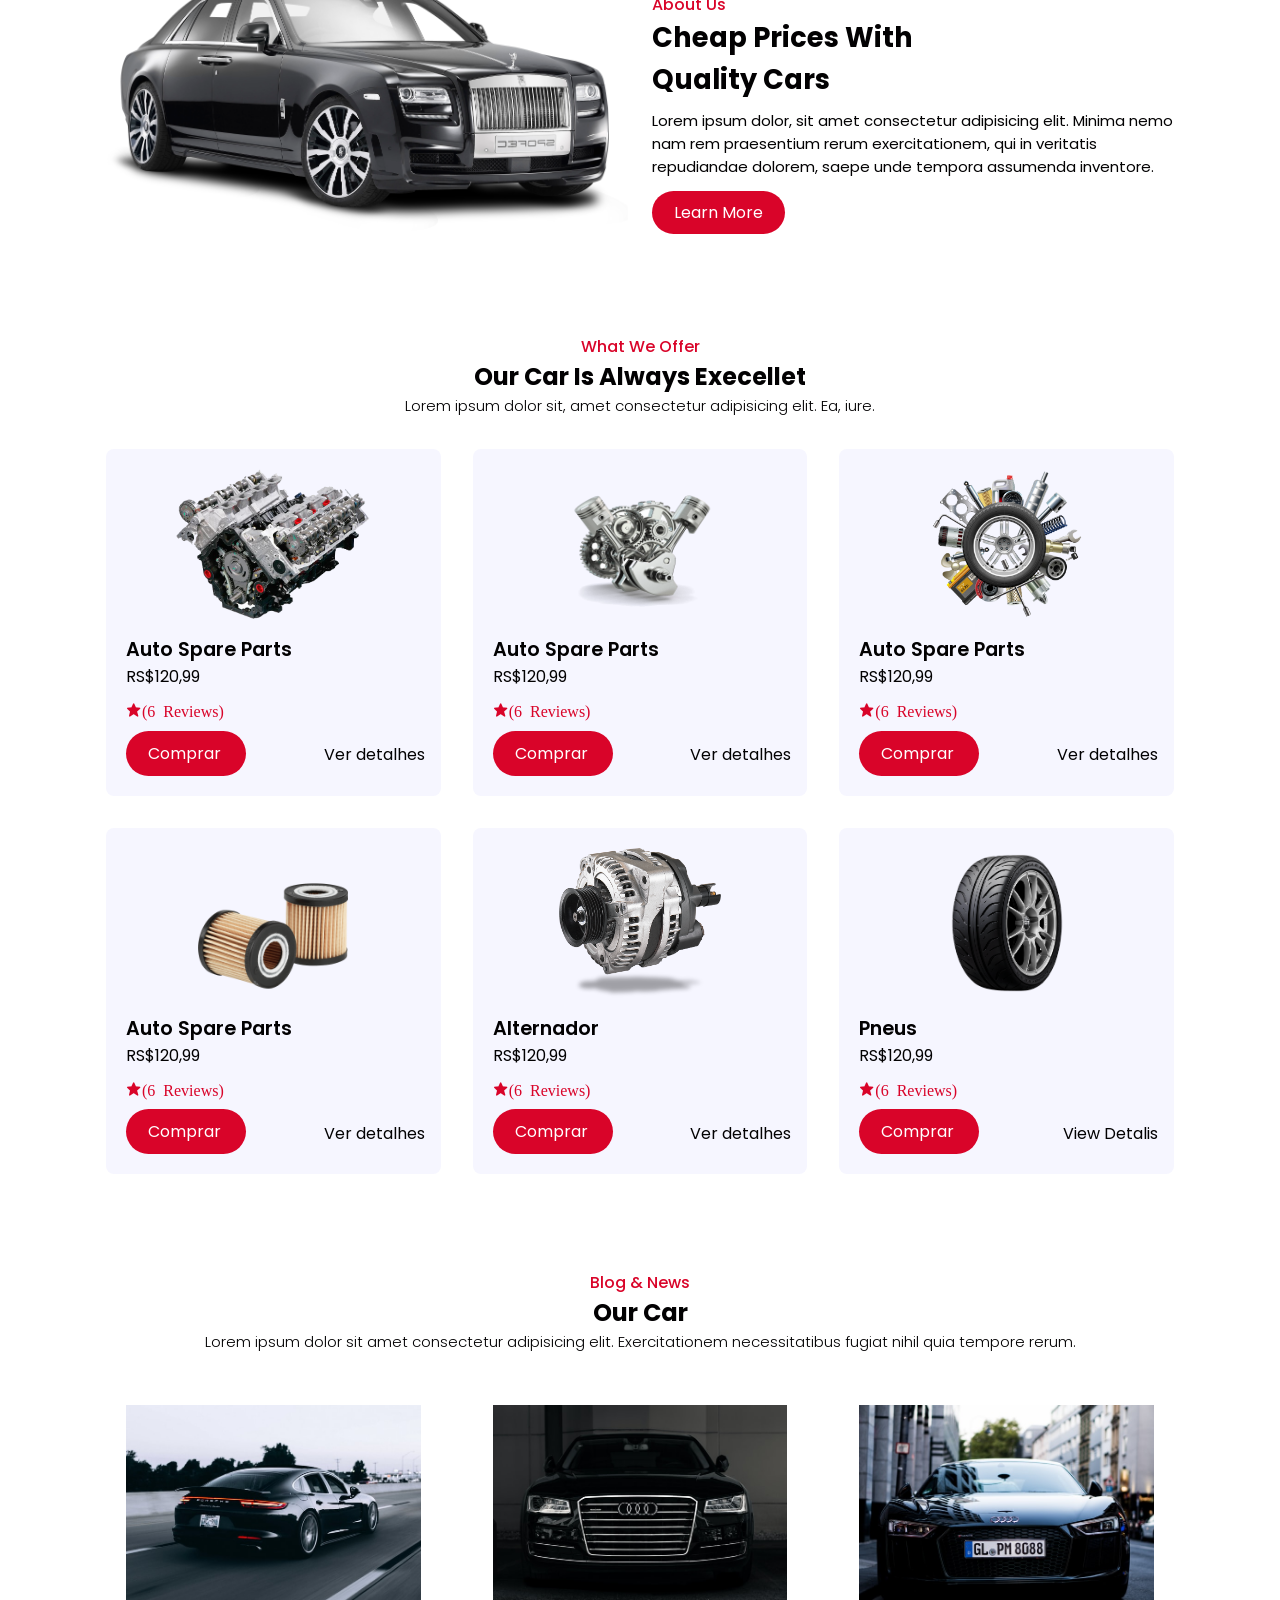
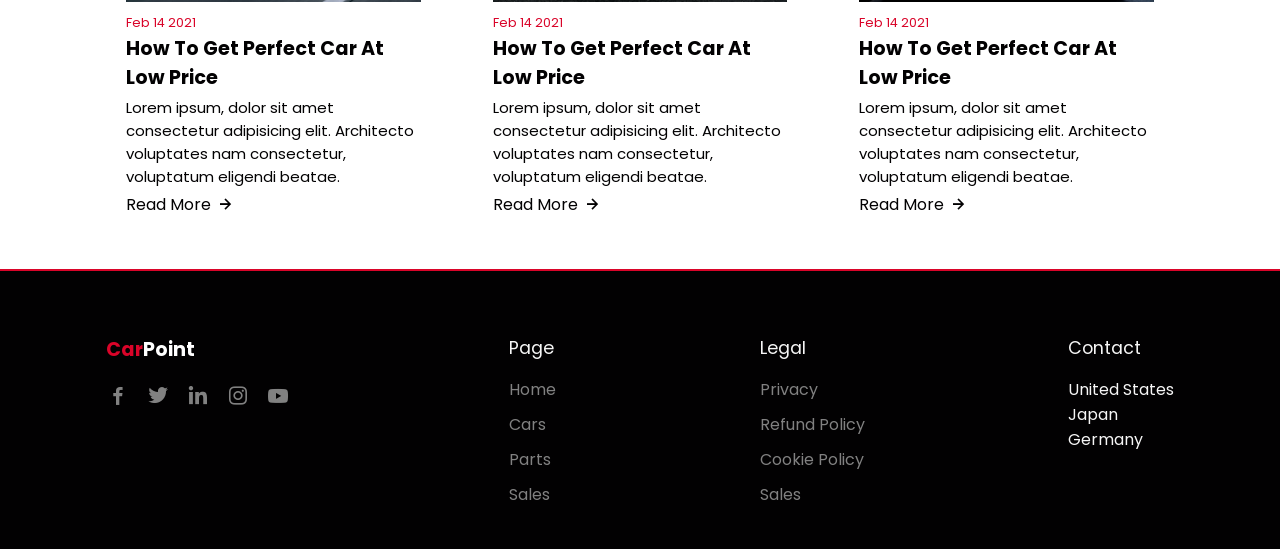
==== commit f0c88d3a: "editando-detalhes" ====
--- a/index.html
+++ b/index.html
@@ -154,8 +154,8 @@
           <h3>Auto Spare Parts</h3>
           <span>RS$120,99</span>
           <i class="bx bxs-star">(6 Reviews)</i>
-          <a href="#" class="btn">Buy Now</a>
-          <a href="./pages/autoSpare1.html" class="details">View Detalis</a>
+          <a href="#" class="btn">Comprar</a>
+          <a href="./pages/autoSpare1.html" class="details">Ver detalhes</a>
         </div>
 
         <!-- ---------Box  2 ------------->
@@ -164,8 +164,8 @@
           <h3>Auto Spare Parts</h3>
           <span>RS$120,99</span>
           <i class="bx bxs-star">(6 Reviews)</i>
-          <a href="#" class="btn">Buy Now</a>
-          <a href="./pages/autoSpare2.html" class="details">View Detalis</a>
+          <a href="#" class="btn">Comprar</a>
+          <a href="./pages/autoSpare2.html" class="details">Ver detalhes</a>
         </div>
 
         <!-- ---------Box 3  ------------->
@@ -174,8 +174,8 @@
           <h3>Auto Spare Parts</h3>
           <span>RS$120,99</span>
           <i class="bx bxs-star">(6 Reviews)</i>
-          <a href="#" class="btn">Buy Now</a>
-          <a href="./pages/autoSpare3.html" class="details">View Detalis</a>
+          <a href="#" class="btn">Comprar</a>
+          <a href="./pages/autoSpare3.html" class="details">Ver detalhes</a>
         </div>
         <!-- ---------Box 4  ------------->
         <div class="box">
@@ -183,27 +183,27 @@
           <h3>Auto Spare Parts</h3>
           <span>RS$120,99</span>
           <i class="bx bxs-star">(6 Reviews)</i>
-          <a href="#" class="btn">Buy Now</a>
-          <a href="./pages/autoSpare4.html" class="details">View Detalis</a>
+          <a href="#" class="btn">Comprar</a>
+          <a href="./pages/autoSpare4.html" class="details">Ver detalhes</a>
         </div>
         <!-- ---------Box 5  ------------->
         <div class="box">
           <img src="./assets/part5.png" alt="" />
-          <h3>Auto Spare Parts</h3>
-          <span>RS$120,99</span>
-          <i class="bx bxs-star">(6 Reviews)</i>
-          <a href="#" class="btn">Buy Now</a>
-          <a href="./pages/autoSpare5.html" class="details">View Detalis</a>
+          <h3>Alternador</h3>
+          <span>RS$120,99</span>
+          <i class="bx bxs-star">(6 Reviews)</i>
+          <a href="#" class="btn">Comprar</a>
+          <a href="./pages/alternador.html" class="details">Ver detalhes</a>
         </div>
 
         <!-- ---------Box 6  ------------->
         <div class="box">
           <img src="./assets/part6.png" alt="" />
-          <h3>Auto Spare Parts</h3>
-          <span>RS$120,99</span>
-          <i class="bx bxs-star">(6 Reviews)</i>
-          <a href="#" class="btn">Buy Now</a>
-          <a href="./pages/autoSpare6.html" class="details">View Detalis</a>
+          <h3>Pneus</h3>
+          <span>RS$120,99</span>
+          <i class="bx bxs-star">(6 Reviews)</i>
+          <a href="#" class="btn">Comprar</a>
+          <a href="./pages/pneu.html" class="details">View Detalis</a>
         </div>
       </div>
     </section>
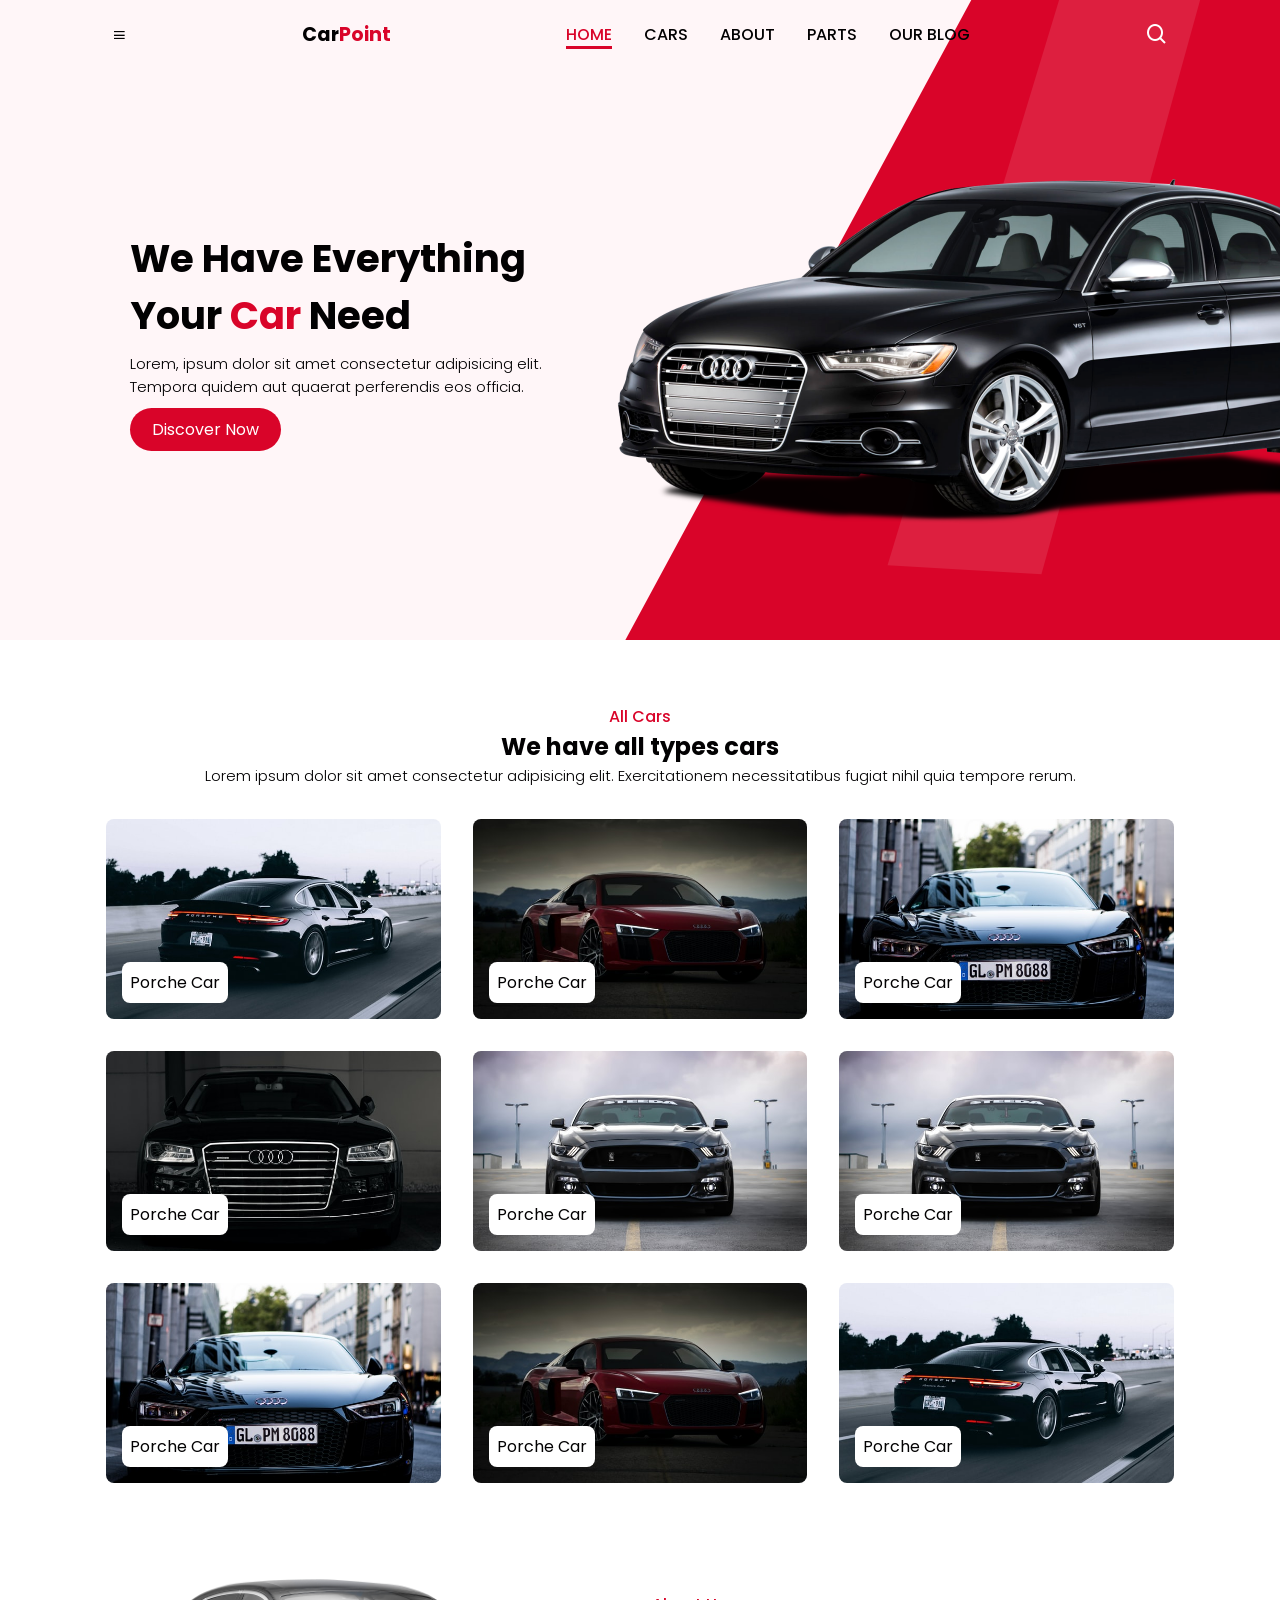
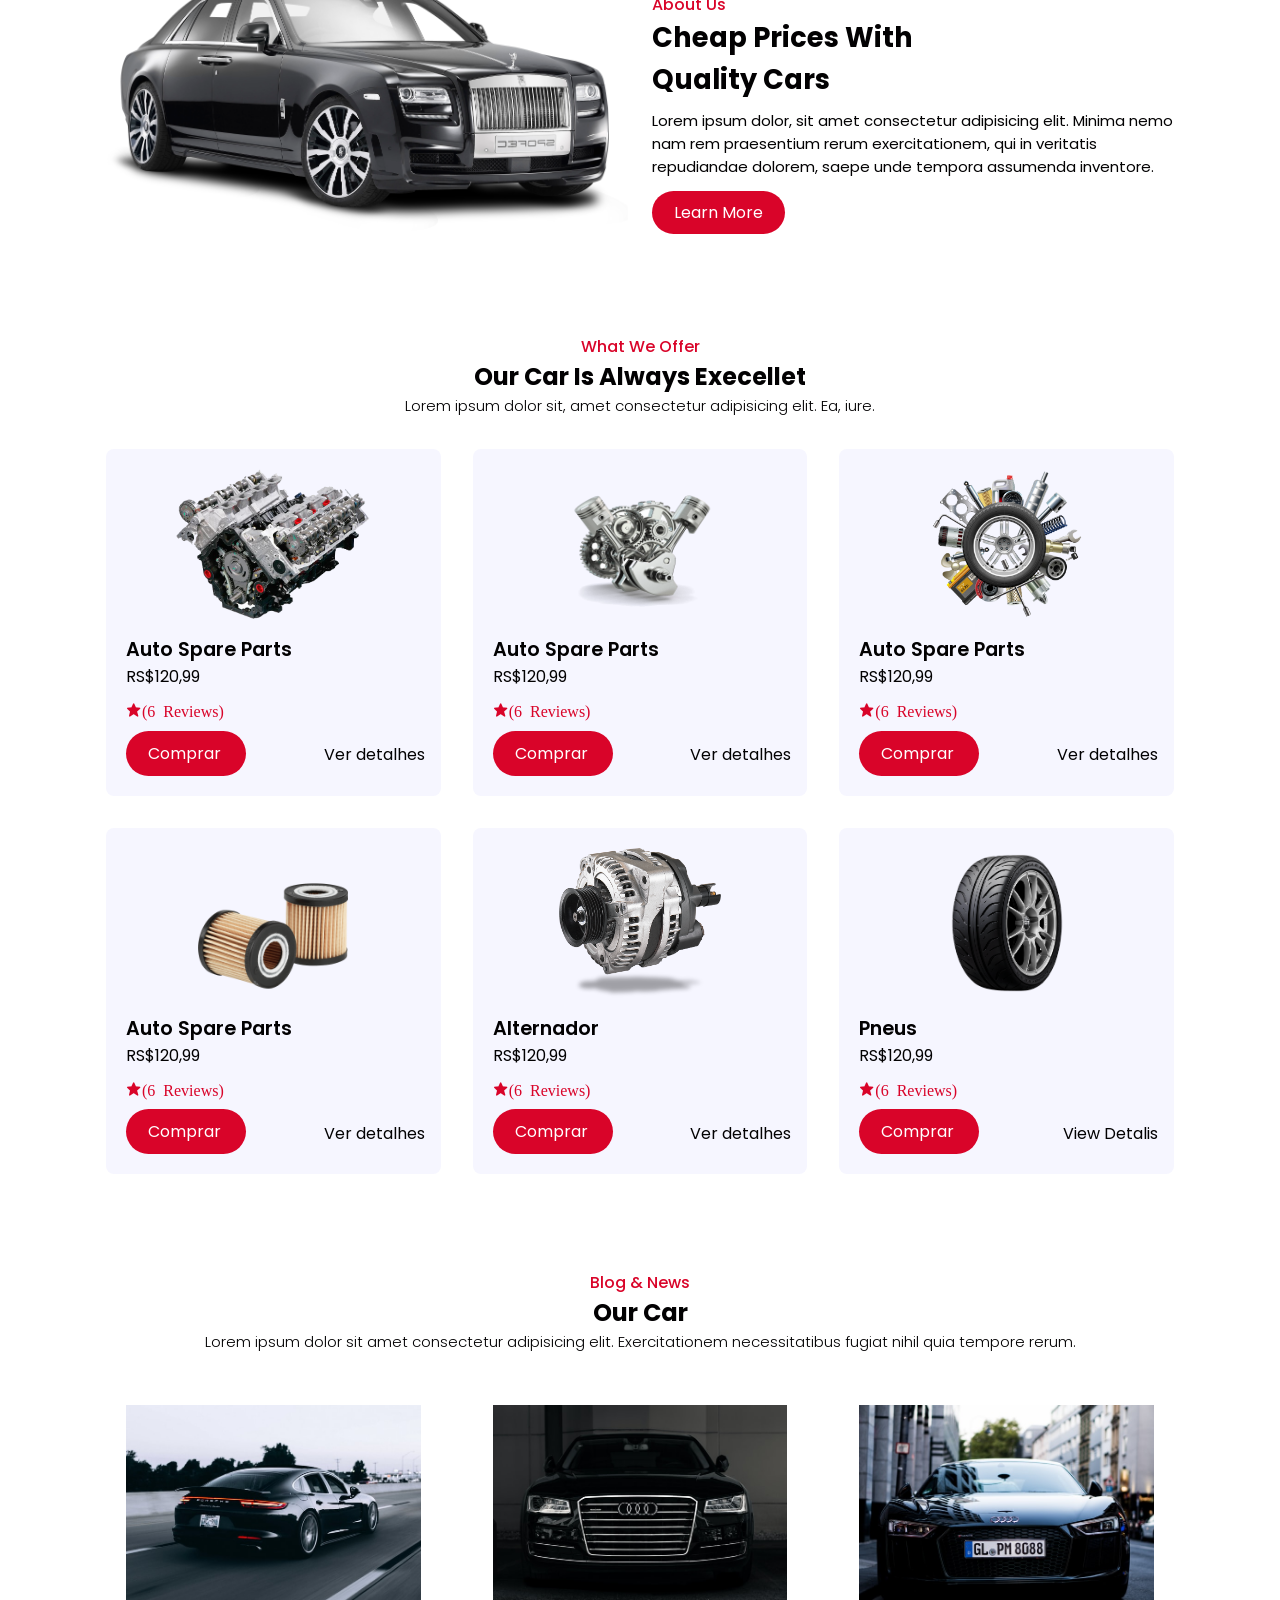
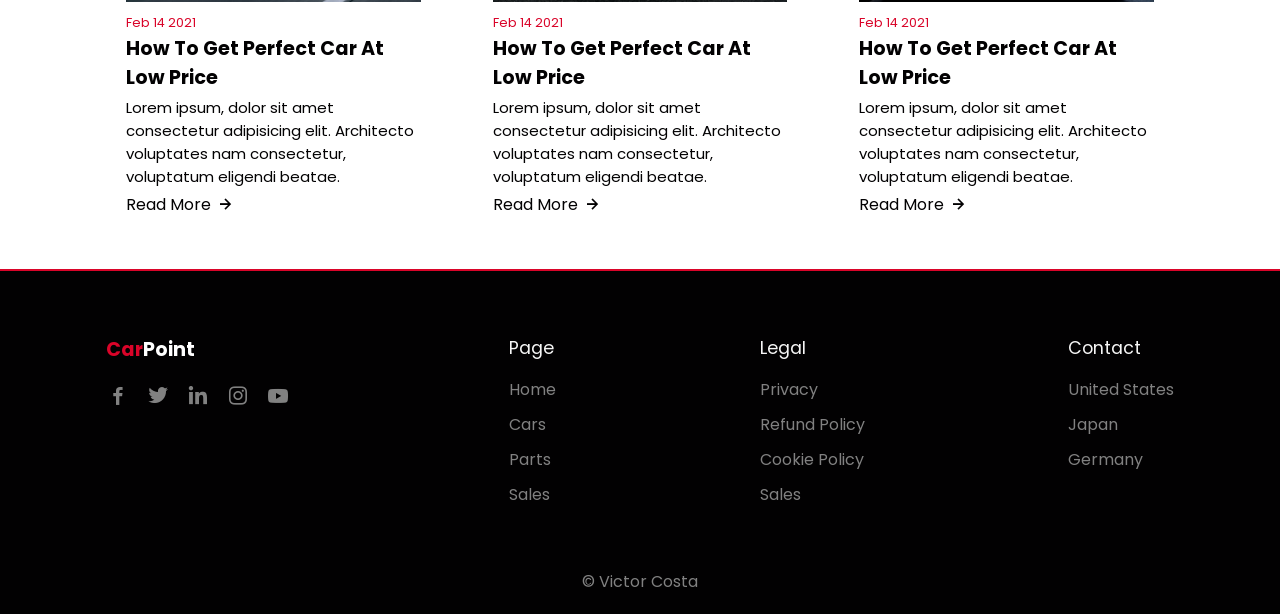
==== commit 9eb01b0f: "add-responsividade" ====
--- a/index.html
+++ b/index.html
@@ -297,6 +297,10 @@
         </div>
       </div>
     </section>
+    <!-- Copyright -->
+    <div class="copyright">
+      <p>&#169; Victor Costa</p>
+    </div>
     <script src="/js/main.js"></script>
   </body>
 </html>
--- a/css/style.css
+++ b/css/style.css
@@ -18,6 +18,17 @@
   --text-color: #020102;
   --bg-color: #fff;
 }
+
+/* Custom Scroll Bar */
+html::-webkit-scrollbar {
+  width: 0.5rem;
+  background: transparent;
+}
+html::-webkit-scrollbar-thumb {
+  border-radius: 5rem;
+  background: var(--text-color);
+}
+
 section {
   padding: 4rem 0 2rem;
 }
@@ -40,6 +51,15 @@
   top: 0;
   left: 0;
   z-index: 100;
+}
+header.shadow {
+  background: var(--bg-color);
+  box-shadow: 2px 4px 20px rgba(15 54 55 / 10%);
+  transition: 0.5s ease;
+}
+
+header.shadow #search-icon {
+  color: var(--text-color);
 }
 
 /* nav */
@@ -116,7 +136,7 @@
   min-height: 640px;
   display: flex;
   align-items: center;
-  background: url(/assets/Background-home.png);
+  background: url("/assets/Background-home.png");
   background-repeat: no-repeat;
   background-size: cover;
   background-position: center left;
@@ -356,7 +376,65 @@
   font-weight: 400;
   margin-bottom: 1rem;
 }
-.footer-box a {
+.footer-box a,
+.footer-box p {
   color: #818181;
-  margin-bottom: 10px
-}
+  margin-bottom: 10px;
+}
+.footer-box a:hover {
+  color: var(--main-color);
+}
+
+.copyright {
+  padding: 20px;
+  text-align: center;
+  color: #818181;
+  background-color: var(--text-color);
+}
+/* // resposividade */
+@media (max-width: 911px) {
+  .nav {
+    padding: 15px 20px;
+  }
+  section {
+    padding: 3rem 0 1rem;
+  }
+  .home-text {
+    padding-left: 2rem;
+  }
+  .home-text h1 {
+    font-size: 2.1rem;
+  }
+}
+
+@media (max-width: 920px) {
+  #search-icon {
+    color: var(--text-color);
+  }
+}
+@media (max-width: 768px) {
+  .search-box input {
+    padding: 15px;
+  }
+  .nav {
+    padding: 10px 0;
+  }
+  #menu-icon {
+    display: initial;
+  }
+  .navbar {
+    position: absolute;
+    top: 100%;
+    right: 0;
+    left: 0;
+    display: flex;
+    flex-direction: column;
+    row-gap: 0.5rem;
+    text-align: center;
+    box-shadow: 4px 4px 20px rgb(15 54 55 / 20%);
+  }
+  .navbar a {
+    display: block;
+    padding: 15px;
+  }
+}
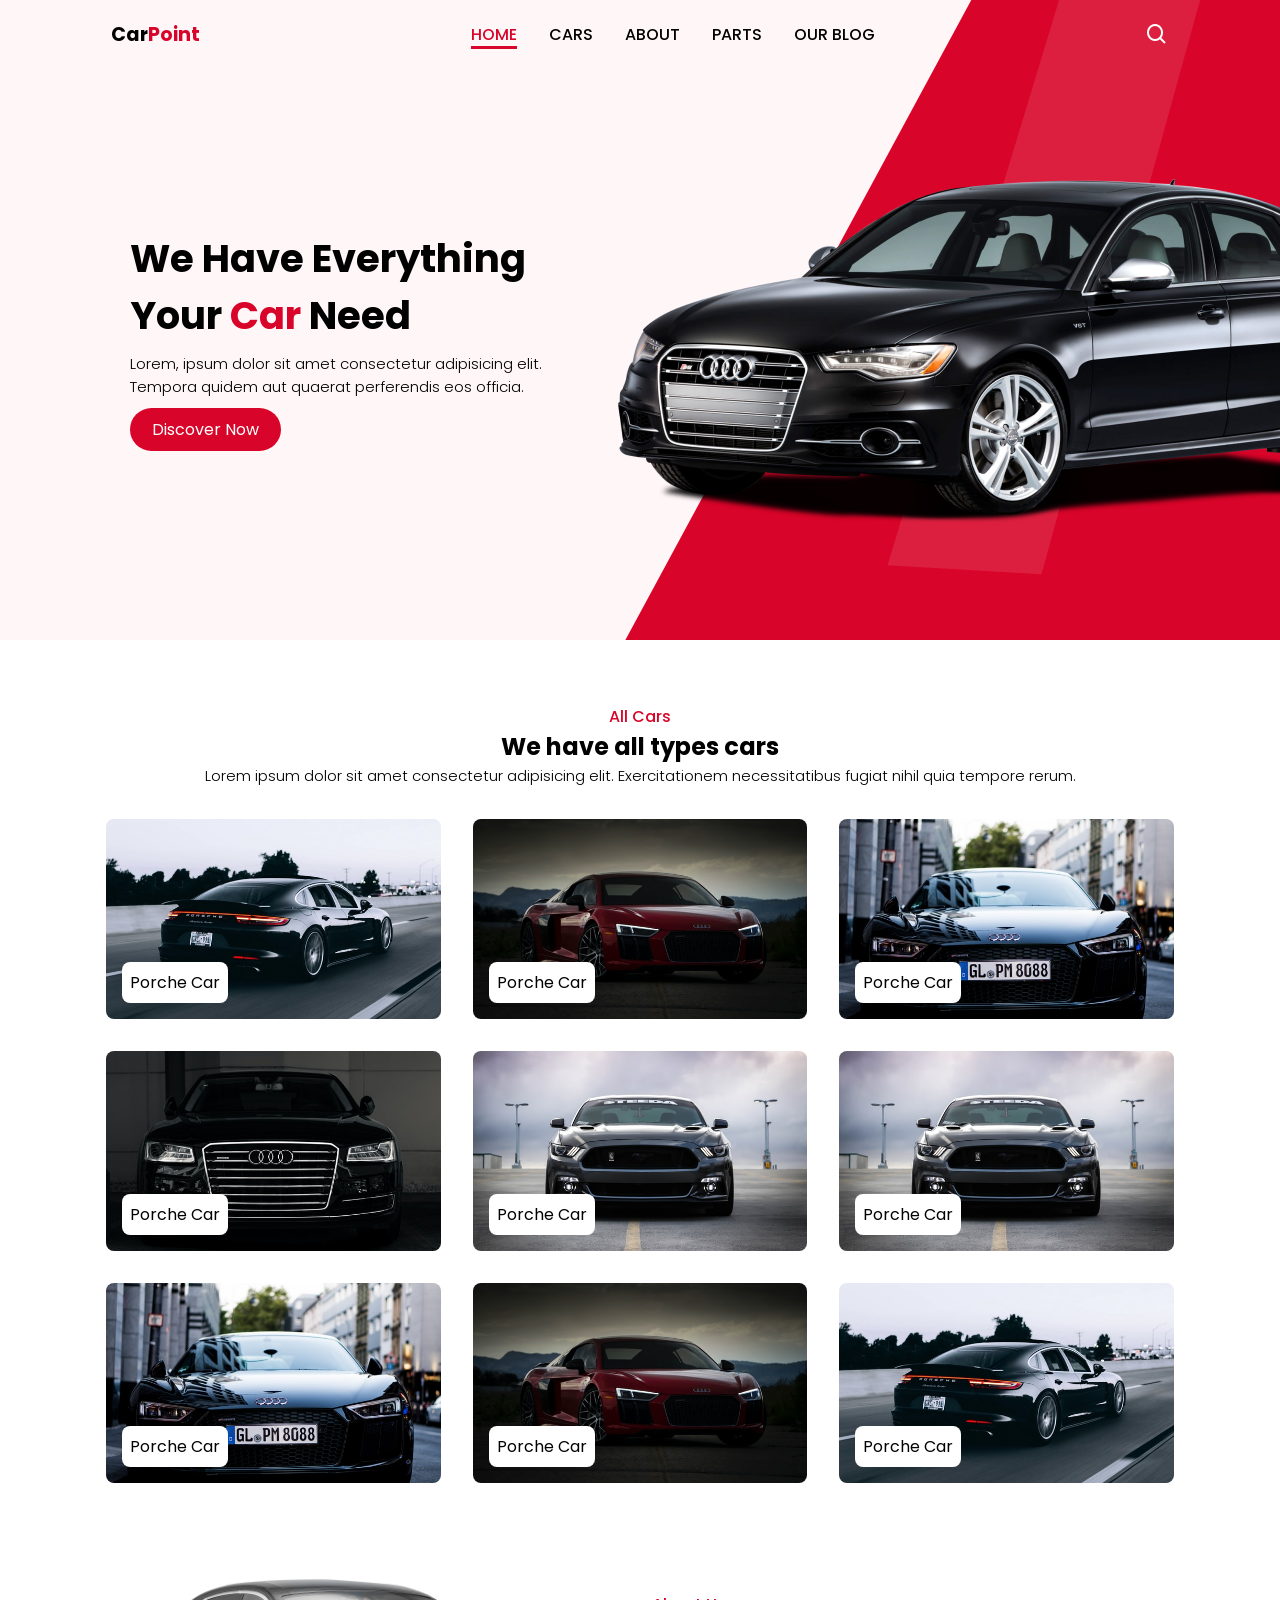
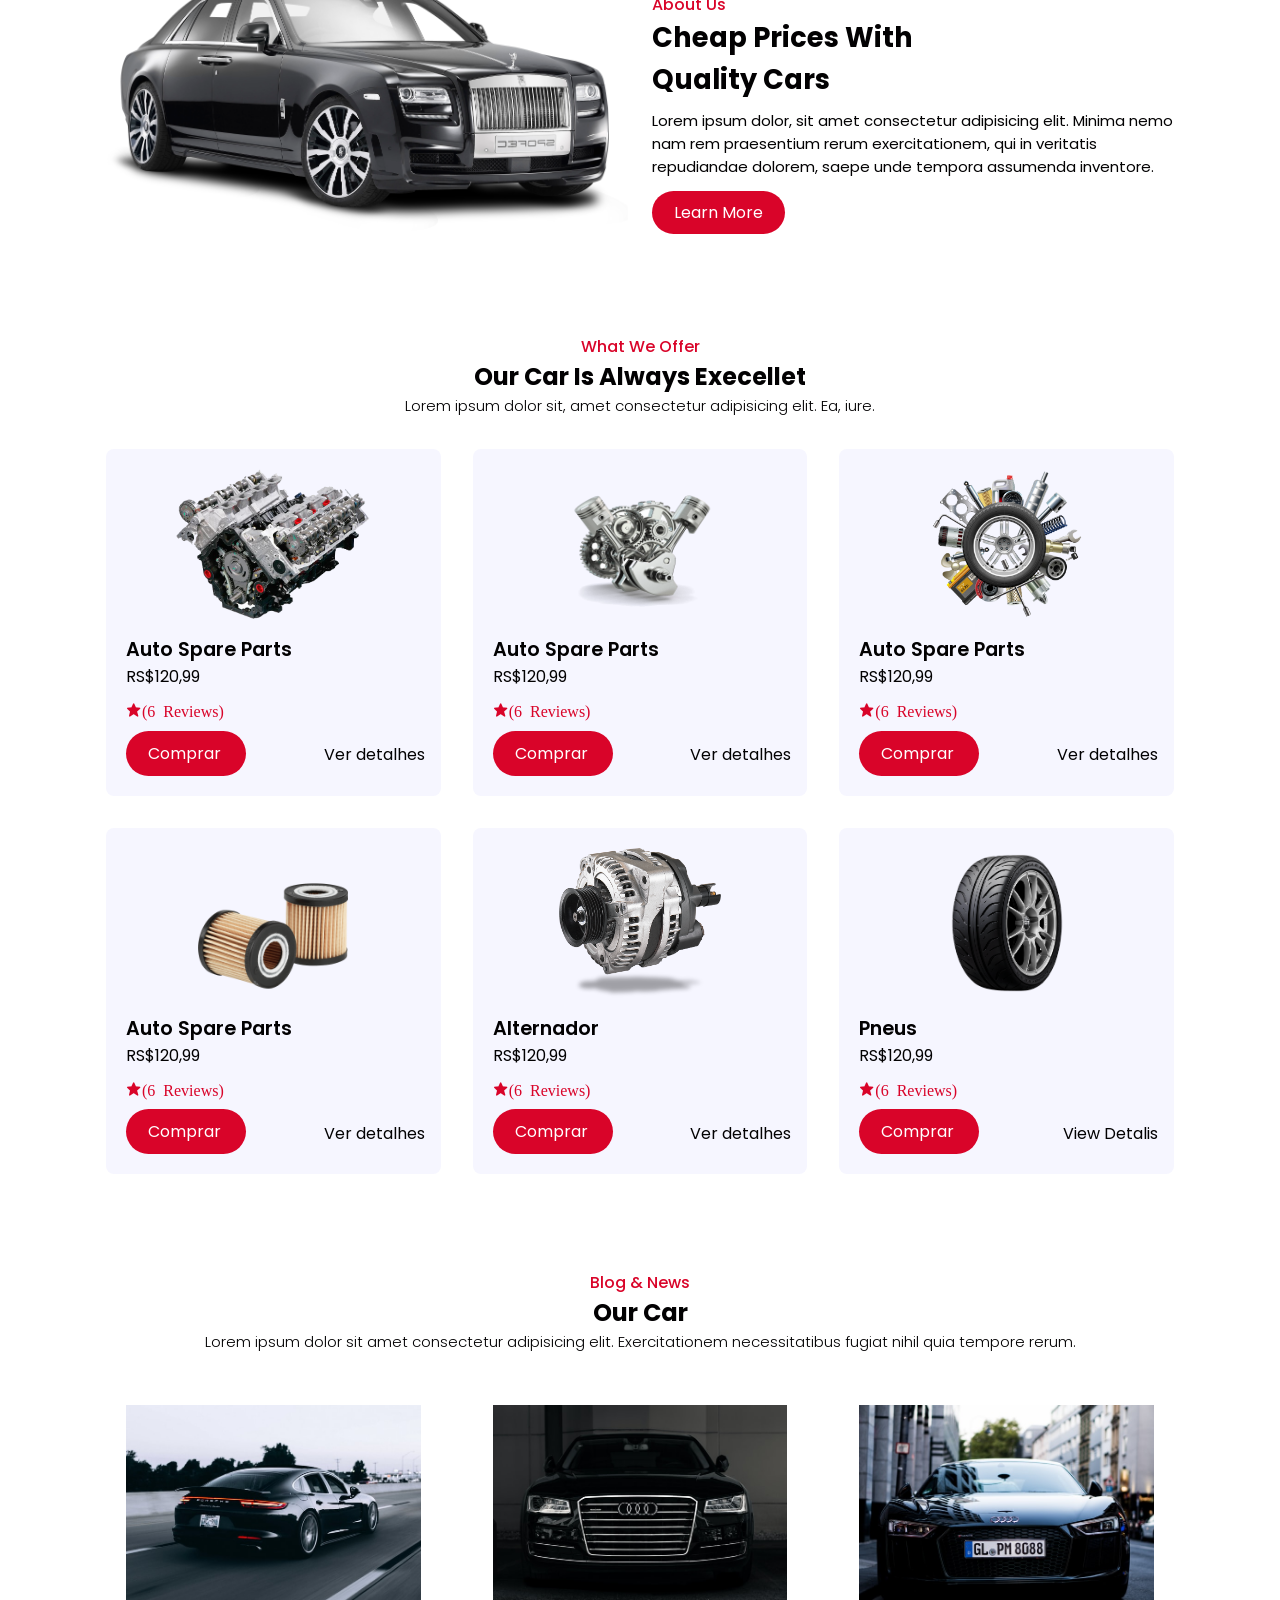
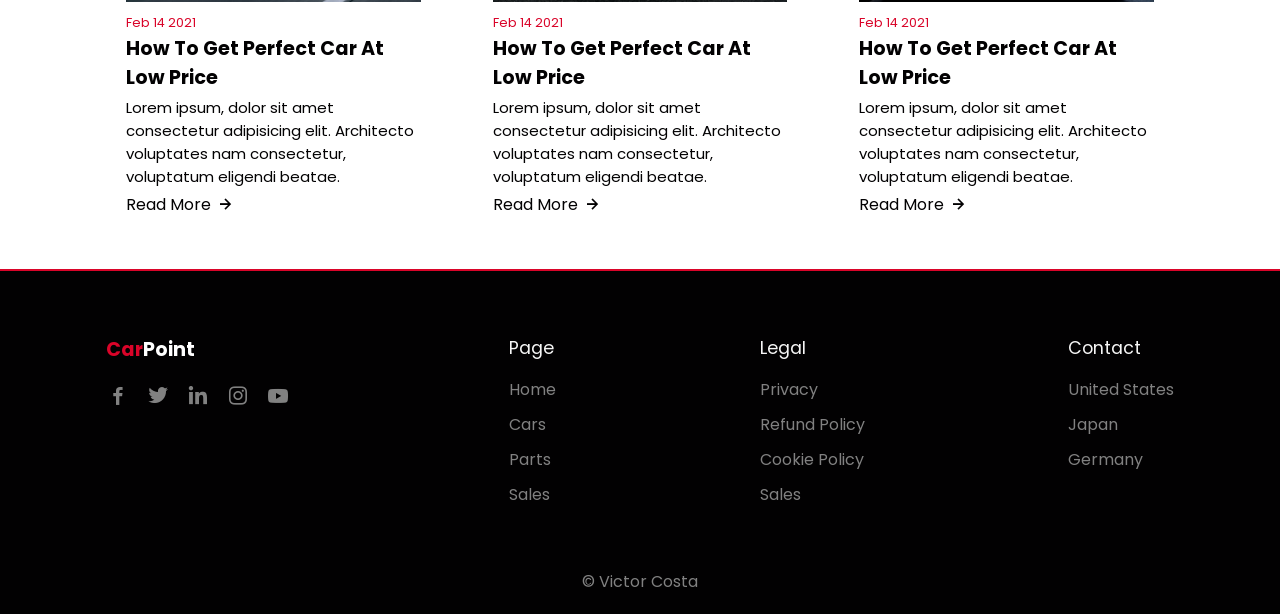
==== commit 2e050c2d: "finised-responsiv" ====
--- a/index.html
+++ b/index.html
@@ -19,7 +19,7 @@
       <!-- Navbar container -->
       <div class="nav container">
         <!-- menu Icon -->
-        <i class="bx bx-menu" id="meu-icon"></i>
+        <i class="bx bx-menu" id="menu-icon"></i>
         <!-- menu logo -->
         <a href="#" class="logo">Car<span>Point</span></a>
         <!-- Nav List -->
--- a/css/style.css
+++ b/css/style.css
@@ -99,6 +99,7 @@
   color: var(--main-color);
   border-bottom: 3px solid var(--main-color);
 }
+
 #search-icon {
   font-size: 24px;
   cursor: pointer;
@@ -130,7 +131,7 @@
 /* home */
 
 .home {
-  max-width: 1300px;
+  max-width: 1370px;
   margin: 0 auto;
   width: 100%;
   min-height: 640px;
@@ -407,9 +408,45 @@
   }
 }
 
+@media (max-width: 1078px) {
+  #search-icon {
+    color: var(--text-color);
+    margin-right: 9rem;
+  }
+}
+
+@media (max-width: 1054px) {
+  #search-icon {
+    color: var(--text-color);
+    margin-right: 8rem;
+  }
+}
+
+@media (max-width: 1024px) {
+  #search-icon {
+    color: var(--text-color);
+    margin-right: 4rem;
+  }
+}
+
+@media (max-width: 980px) {
+  #search-icon {
+    color: var(--text-color);
+    margin-right: 4rem;
+  }
+}
+
+@media (max-width: 960px) {
+  #search-icon {
+    color: var(--text-color);
+    margin-right: 2rem;
+  }
+}
+
 @media (max-width: 920px) {
   #search-icon {
     color: var(--text-color);
+    margin-right: 2rem;
   }
 }
 @media (max-width: 768px) {
@@ -429,12 +466,66 @@
     left: 0;
     display: flex;
     flex-direction: column;
+    background: var(--bg-color);
     row-gap: 0.5rem;
     text-align: center;
     box-shadow: 4px 4px 20px rgb(15 54 55 / 20%);
+    clip-path: circle(0% at 0% 0%);
+    transition: 0.6s;
   }
   .navbar a {
     display: block;
     padding: 15px;
   }
-}
+  .navbar a:hover,
+  .navbar .active {
+    border-bottom: none;
+    background: var(--main-color);
+    color: var(--bg-color);
+  }
+  .navbar.active {
+    clip-path: circle(144% at 0% 0%);
+  }
+  .blog-container .box {
+    padding: 4px;
+  }
+}
+@media (max-width: 727px) {
+  .heading span {
+    font-size: 0.9rem;
+  }
+  .heading h2 {
+    font-size: 1.4rem;
+  }
+  .about {
+    flex-direction: column-reverse;
+  }
+  .about-text {
+    text-align: center;
+  }
+  .about-text h2 {
+    font-size: 1.4rem;
+  }
+}
+
+@media (max-width: 607px) {
+  .footer-container {
+    display: grid;
+    grid-template-columns: 1fr 1fr;
+  }
+}
+
+@media (max-width: 360px) {
+  .search-box input {
+    padding: 11px;
+  }
+  .home {
+    min-height: 500px;
+  }
+  .home-text h1 {
+    font-size: 1.8rem;
+  }
+  .home-text p br {
+    display: contents;
+  }
+}
